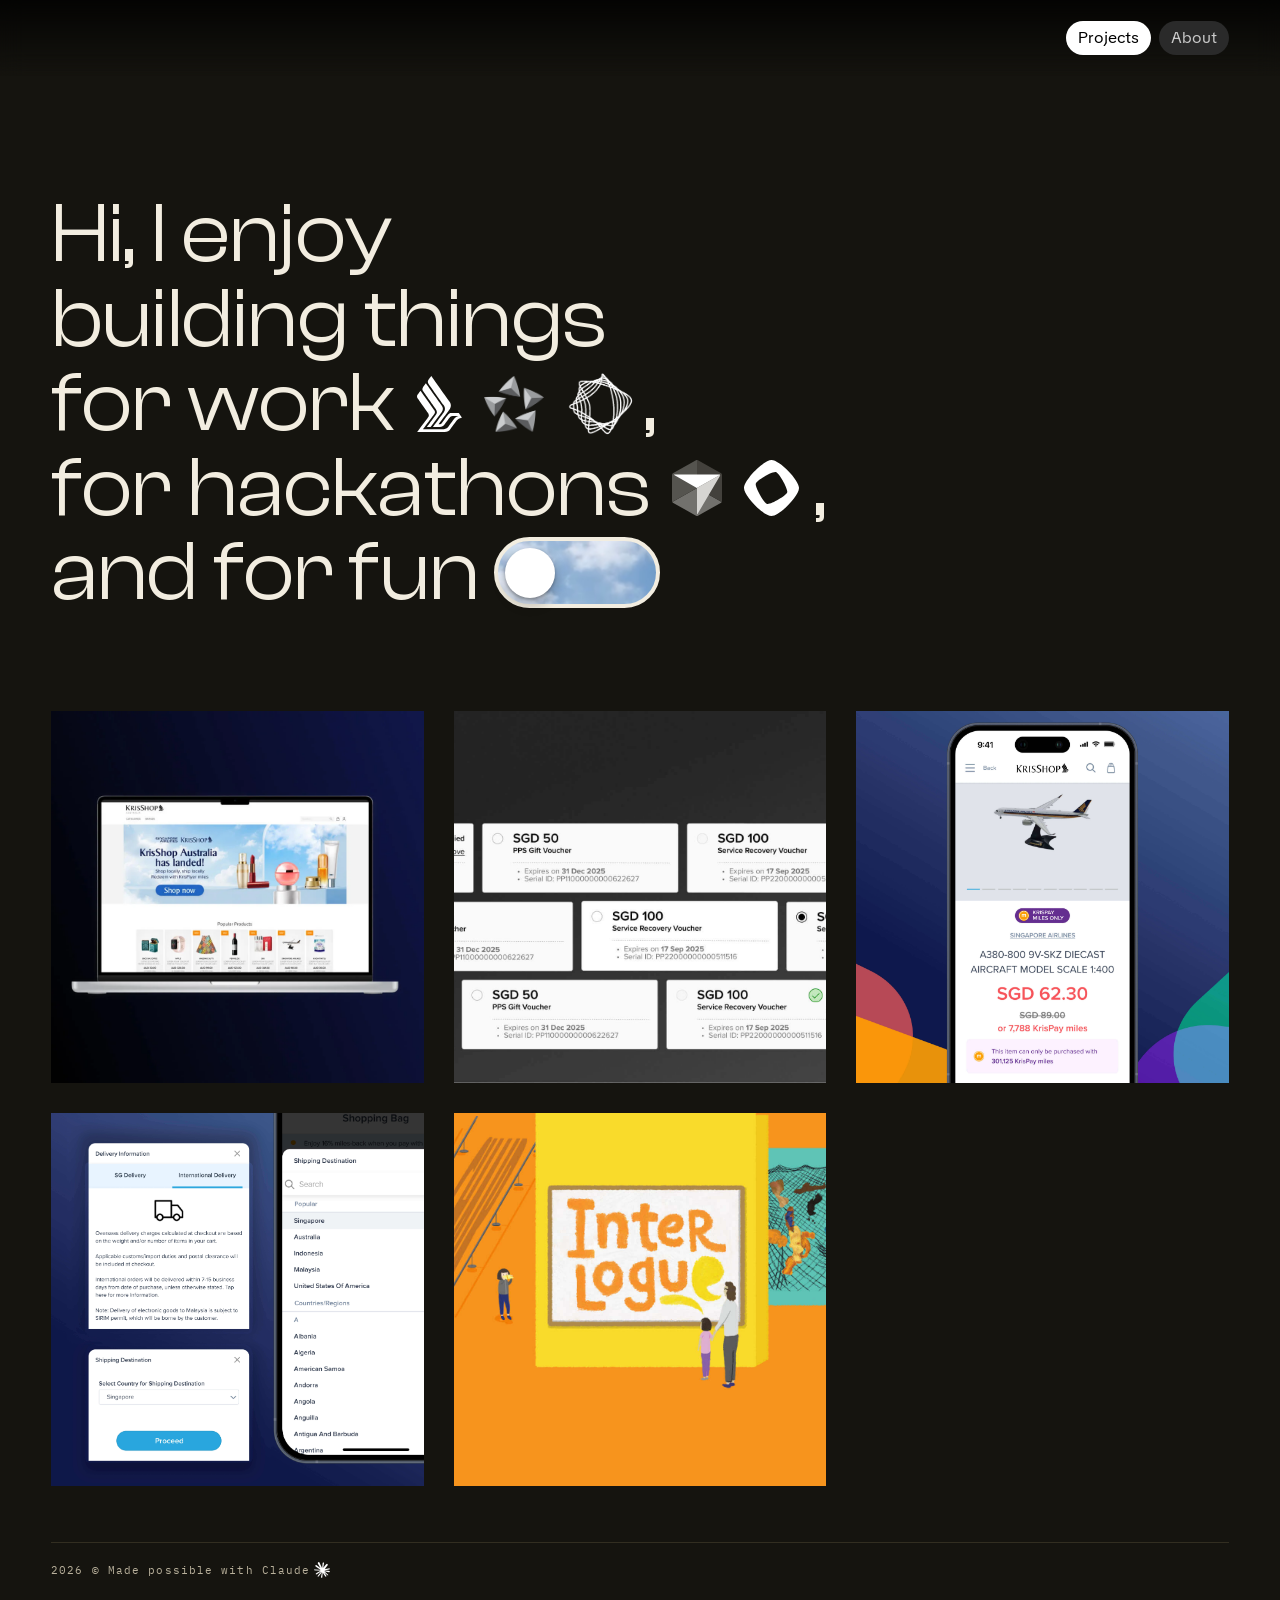
==== index.html @ 435f2c33 "Add the sky switch that turns on light mode. A pill switch after "and for fun" (Figma 14:394) toggle" ====
<!DOCTYPE html>
<html lang="en">
  <head>
    <meta charset="utf-8" />
    <meta name="viewport" content="width=device-width, initial-scale=1" />
    <meta name="author" content="http://www.tayyuqing.com" />
    <meta name="description" content="Tay Yu Qing builds things for work, for hackathons, and for fun." />
    <link rel="canonical" href="http://www.tayyuqing.com" />
    <title>YuQing's Portfolio</title>
    <link rel="preload" href="fonts/ClashDisplay-Regular.woff2" as="font" type="font/woff2" crossorigin />
    <link rel="preconnect" href="https://fonts.googleapis.com" />
    <link rel="preconnect" href="https://fonts.gstatic.com" crossorigin />
    <link rel="stylesheet" href="https://fonts.googleapis.com/css2?family=IBM+Plex+Mono&family=TikTok+Sans&display=swap" />
    <link rel="stylesheet" href="css/home.css" />
  </head>

  <body>
    <header class="nav">
      <nav aria-label="Main">
        <!-- TODO: link to the projects section once it exists -->
        <span class="pill is-active" aria-current="page">Projects</span>
        <a class="pill" href="about.html">About</a>
      </nav>
    </header>

    <main class="container">
      <h1 class="hero">
        <span class="line">Hi, I enjoy</span>
        <span class="line">building things</span>
        <span class="line">for work
          <img class="logo mono" src="img/home/sia.svg" alt="Singapore Airlines" width="52" height="64" />
          <img class="logo" src="img/home/star-alliance.png" alt="Star Alliance" width="67" height="64" />
          <img class="logo logo-govtech mono" src="img/home/govtech.png" alt="GovTech" width="80" height="80" />,</span>
        <span class="line">for hackathons
          <img class="logo" src="img/home/cursor.svg" alt="Cursor" width="56" height="64" />
          <img class="logo mono" src="img/home/monad.svg" alt="Monad" width="71" height="64" />,</span>
        <span class="line">and for fun
          <button class="switch" type="button" role="switch" aria-checked="false" aria-label="Light mode"><span class="switch-knob"></span></button></span>
      </h1>

      <section class="projects" aria-label="Projects">
        <a class="card" href="krisshop-australia.html" style="--hover: rgba(0, 0, 0, 0.77)">
          <img src="img/krisshop-australia/krisshop-australia-thumbnail.webp" alt="" loading="lazy" width="400" height="400" />
          <span class="card-text"><span class="card-title">KrisShop Australia</span><span class="card-cat">eCommerce &amp; Loyalty Programme</span></span>
        </a>
        <a class="card" href="pps-voucher.html" style="--hover: rgba(0, 0, 0, 0.77)">
          <img src="img/voucher-redemption/voucher-cover.png" alt="" loading="lazy" width="400" height="400" />
          <span class="card-text"><span class="card-title">Voucher Redemption</span><span class="card-cat">Web Feature</span></span>
        </a>
        <a class="card" href="miles-redemption.html" style="--hover: rgba(58, 4, 97, 0.868)">
          <img src="img/miles-redemption/miles-redemption-pdp.jpg" alt="" loading="lazy" width="400" height="400" />
          <span class="card-text"><span class="card-title">Miles Redemption</span><span class="card-cat">Mobile Experience</span></span>
        </a>
        <a class="card" href="International-delivery.html">
          <img src="img/international-delivery/international-delivery-thumbnail.jpg" alt="" loading="lazy" width="400" height="400" />
          <span class="card-text"><span class="card-title">International Delivery</span><span class="card-cat">Mobile Experience</span></span>
        </a>
        <a class="card" href="interlogue.html" style="--hover: rgba(247, 141, 2, 0.77)">
          <img src="img/interlogue/interlogue-cover.jpg" alt="" loading="lazy" width="400" height="400" />
          <span class="card-text"><span class="card-title">Interlogue</span><span class="card-cat">Museum Programme</span></span>
        </a>
      </section>
    </main>

    <footer class="container footer">
      2026 © Made possible with Claude
      <img class="mono" src="img/home/claude.png" alt="" width="16" height="16" />
    </footer>
    <script>
      document.querySelector(".switch").addEventListener("click", (e) => {
        const s = e.currentTarget;
        const light = s.getAttribute("aria-checked") !== "true";
        s.setAttribute("aria-checked", light);
        document.documentElement.dataset.theme = light ? "light" : "dark";
      });
    </script>
  </body>
</html>
---- css/home.css ----
@font-face {
  font-family: "Clash Display";
  src: url("../fonts/ClashDisplay-Regular.woff2") format("woff2");
  font-weight: 400;
  font-display: swap;
}

:root {
  color-scheme: dark;
  --bg: #15140f;
  --text: #f2ede0;
  --muted: #b8b09b;
  --rule: #322e21;
  --pill-bg: #2a2a2a;
  --pill-text: #c8c8c8;
  --gutter: clamp(16px, 4vw, 58.8px);
  --display: "Clash Display", system-ui, sans-serif;
  --mono: "IBM Plex Mono", ui-monospace, monospace;
  --ui: "TikTok Sans", system-ui, sans-serif;
}

/* Light mode (Figma 15:469), turned on by the switch after "fun" */
:root[data-theme="light"] {
  color-scheme: light;
  --bg: #f2ede0;
  --text: #1e1e1e;
  --muted: #6e6754; /* not in Figma: its #b8b09b is unreadable on cream */
}

/* White artwork would vanish on cream; Figma's light frame doesn't handle this yet */
:root[data-theme="light"] .mono {
  filter: invert(1);
}

*,
*::before,
*::after {
  box-sizing: border-box;
}

body {
  margin: 0;
  background: var(--bg);
  color: var(--text);
  font-family: var(--ui);
  -webkit-font-smoothing: antialiased;
}

img {
  display: block;
}

.container {
  max-width: 1400px;
  margin-inline: auto;
  padding-inline: var(--gutter);
}

/* Nav */
.nav {
  position: sticky;
  top: 0;
  z-index: 10;
  height: 76px;
  display: flex;
  align-items: center;
  justify-content: flex-end;
  padding: 8px var(--gutter);
  margin-bottom: -76px; /* overlay the hero like the design, instead of pushing it down */
  background: linear-gradient(to bottom, rgba(0, 0, 0, 0.8), rgba(0, 0, 0, 0));
  -webkit-backdrop-filter: blur(12px);
  backdrop-filter: blur(12px);
}

.nav nav {
  display: flex;
  gap: 8px;
}

.pill {
  padding: 8px 12px;
  border-radius: 999px;
  font-size: 16px;
  line-height: 17.92px;
  text-decoration: none;
  background: var(--pill-bg);
  color: var(--pill-text);
  transition: filter 0.15s;
}

.pill.is-active {
  background: #fff;
  color: #000;
}

a.pill:hover {
  filter: brightness(1.35);
}

a:focus-visible {
  outline: 2px solid var(--text);
  outline-offset: 3px;
}

/* Hero */
.hero {
  margin: 0;
  padding: calc(76px + clamp(32px, 9.1vw, 133.6px)) 0 40px; /* 133.6px at the design width */
  font-family: var(--display);
  font-weight: 400;
  font-size: clamp(44px, 6.6vw, 96px); /* 96px at the 1470px design width */
  line-height: 1;
  letter-spacing: -0.01em;
}

.line {
  display: flex;
  flex-wrap: wrap;
  align-items: center;
  gap: 8px;
}

.logo {
  width: auto;
  height: 0.667em; /* 64px at 96px */
  margin-inline: 0.167em; /* 16px at 96px */
}

.logo + .logo {
  margin-left: 0;
}

/* Design shows only the left 80×80 of the wider GovTech image */
.logo-govtech {
  width: 0.833em;
  height: 0.833em;
  object-fit: cover;
  object-position: left center;
}

/* last logo before the comma has no margin (monad.svg already includes its own) */
.logo:last-of-type {
  margin-right: 0;
}

/* Switch after "fun". Sizes are design px at 96px type, so it scales with the headline */
.switch {
  --u: calc(1em / 96);
  position: relative;
  flex: none;
  width: calc(189 * var(--u));
  height: calc(80 * var(--u));
  margin-inline: calc(8 * var(--u)) calc(16 * var(--u)); /* + the line's 8px gap = 16px after "fun" */
  padding: 0;
  border: calc(5 * var(--u)) solid var(--text);
  border-radius: 999px;
  background: #fff url("../img/home/sky.jpg") no-repeat;
  background-size: calc(373 * var(--u)) calc(116 * var(--u));
  background-position: calc(-5 * var(--u)) calc(-4.9 * var(--u));
  font-size: inherit;
  cursor: pointer;
}

.switch-knob {
  position: absolute;
  top: 50%;
  left: calc(8 * var(--u));
  width: calc(57 * var(--u));
  height: calc(57 * var(--u));
  border-radius: 50%;
  background: #fff;
  box-shadow: 0 6px 10px 4px rgba(0, 0, 0, 0.15), 0 2px 3px 0 rgba(0, 0, 0, 0.3);
  transform: translateY(-50%);
  transition: transform 0.25s ease;
}

/* on: knob slides to the right edge (179 inner width - 57 knob - 2×8 inset) */
.switch[aria-checked="true"] .switch-knob {
  transform: translate(calc(106 * var(--u)), -50%);
}

.switch:focus-visible {
  outline: 2px solid var(--text);
  outline-offset: 3px;
}

@media (prefers-reduced-motion: reduce) {
  .switch-knob {
    transition: none;
  }
}

/* Projects (carried over from the 2023 homepage) */
.projects {
  display: grid;
  grid-template-columns: repeat(auto-fill, minmax(min(340px, 100%), 1fr)); /* 3 columns at desktop, like the old site */
  gap: 30px;
  margin: 56px 0;
}

.card {
  position: relative;
  display: block;
  overflow: hidden;
  color: #fff;
  text-decoration: none;
}

.card img {
  width: 100%;
  height: auto;
  aspect-ratio: 1;
  object-fit: cover;
}

.card-text {
  position: absolute;
  inset: 0;
  display: flex;
  flex-direction: column;
  justify-content: flex-end;
  gap: 4px;
  padding: 32px;
  background: var(--hover, rgba(0, 38, 107, 0.8));
  opacity: 0;
  transition: opacity 0.3s;
}

.card:hover .card-text,
.card:focus-visible .card-text {
  opacity: 1;
}

.card-title {
  font-size: 22px;
  font-weight: 600;
}

.card-cat {
  font-size: 14px;
}

/* Footer */
.footer {
  position: relative;
  display: flex;
  align-items: center;
  gap: 4px;
  padding-top: 20px;
  padding-bottom: 90px;
  font-family: var(--mono);
  font-size: 11px;
  letter-spacing: 0.1em;
  color: var(--muted);
}

/* rule spans the content width, not the padded container */
.footer::after {
  content: "";
  position: absolute;
  top: 0;
  left: var(--gutter);
  right: var(--gutter);
  border-top: 1px solid var(--rule);
}
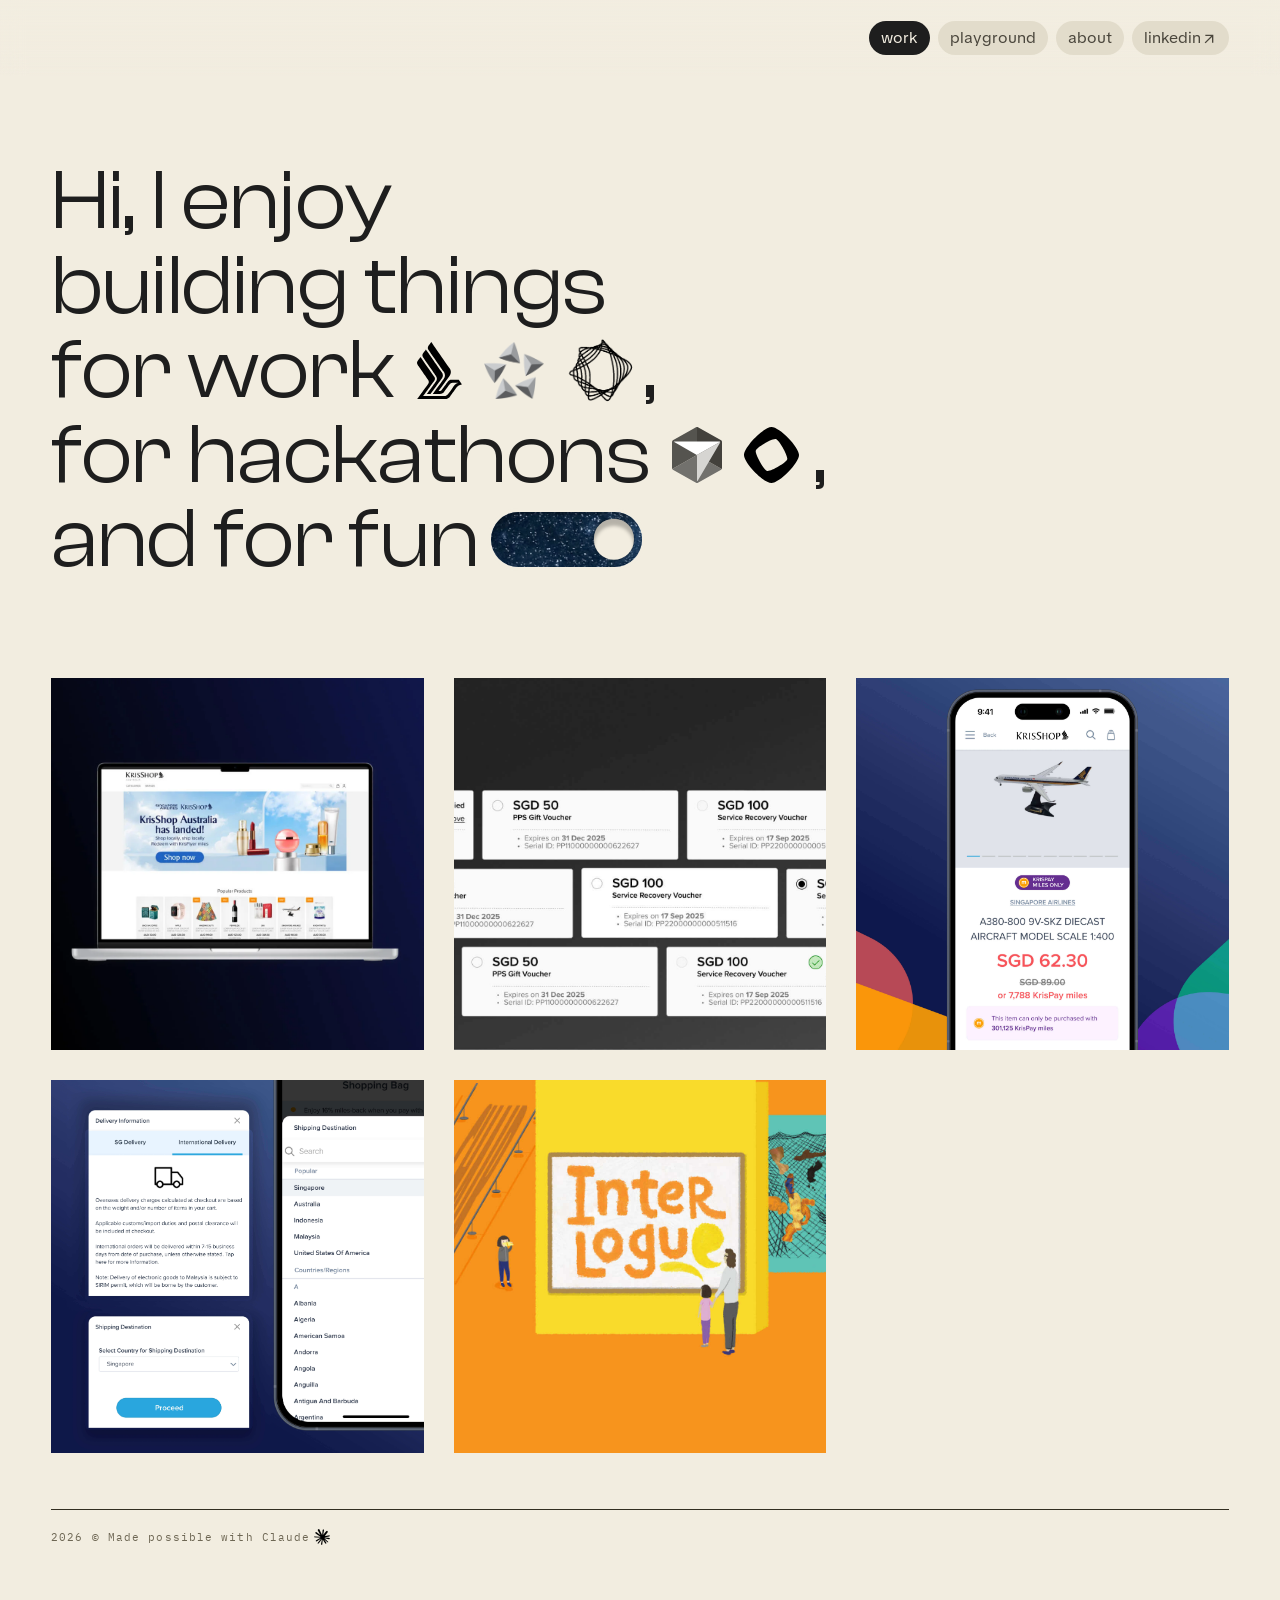
==== commit e02ef3e4: "Update the nav and sky switch from Figma, and follow the system theme. - Nav pills are now work / pl" ====
--- a/index.html
+++ b/index.html
@@ -12,14 +12,21 @@
     <link rel="preconnect" href="https://fonts.gstatic.com" crossorigin />
     <link rel="stylesheet" href="https://fonts.googleapis.com/css2?family=IBM+Plex+Mono&family=TikTok+Sans&display=swap" />
     <link rel="stylesheet" href="css/home.css" />
+    <!-- theme picked earlier this session, else the system's; runs before paint so there is no flash -->
+    <script>
+      try { var savedTheme = sessionStorage.getItem("theme"); } catch (e) {}
+      document.documentElement.dataset.theme = savedTheme || (matchMedia("(prefers-color-scheme: light)").matches ? "light" : "dark");
+    </script>
   </head>
 
   <body>
     <header class="nav">
       <nav aria-label="Main">
-        <!-- TODO: link to the projects section once it exists -->
-        <span class="pill is-active" aria-current="page">Projects</span>
-        <a class="pill" href="about.html">About</a>
+        <span class="pill is-active" aria-current="page">work</span>
+        <!-- TODO: link once the playground page exists -->
+        <span class="pill">playground</span>
+        <a class="pill" href="about.html">about</a>
+        <a class="pill" href="https://www.linkedin.com/in/tayyuqing/" target="_blank" rel="noopener">linkedin<span class="pill-arrow" aria-hidden="true"></span></a>
       </nav>
     </header>
 
@@ -67,11 +74,13 @@
       <img class="mono" src="img/home/claude.png" alt="" width="16" height="16" />
     </footer>
     <script>
-      document.querySelector(".switch").addEventListener("click", (e) => {
-        const s = e.currentTarget;
+      const s = document.querySelector(".switch");
+      s.setAttribute("aria-checked", document.documentElement.dataset.theme === "light");
+      s.addEventListener("click", () => {
         const light = s.getAttribute("aria-checked") !== "true";
         s.setAttribute("aria-checked", light);
         document.documentElement.dataset.theme = light ? "light" : "dark";
+        try { sessionStorage.setItem("theme", document.documentElement.dataset.theme); } catch (e) {}
       });
     </script>
   </body>
--- a/css/home.css
+++ b/css/home.css
@@ -11,8 +11,12 @@
   --text: #f2ede0;
   --muted: #b8b09b;
   --rule: #322e21;
+  --nav-tint: rgba(0, 0, 0, 0.8);
   --pill-bg: #2a2a2a;
   --pill-text: #c8c8c8;
+  --pill-active-bg: #fff;
+  --pill-active-text: #000;
+  --pill-hover: brightness(1.35);
   --gutter: clamp(16px, 4vw, 58.8px);
   --display: "Clash Display", system-ui, sans-serif;
   --mono: "IBM Plex Mono", ui-monospace, monospace;
@@ -25,6 +29,28 @@
   --bg: #f2ede0;
   --text: #1e1e1e;
   --muted: #6e6754; /* not in Figma: its #b8b09b is unreadable on cream */
+  /* nav isn't designed for light mode: cream fade, pills mirror the dark ones */
+  --nav-tint: rgba(242, 237, 224, 0.8);
+  --pill-bg: #e2dccb;
+  --pill-text: #4a463c;
+  --pill-active-bg: #1e1e1e;
+  --pill-active-text: #f2ede0;
+  --pill-hover: brightness(0.94);
+}
+
+/* Registered so the nav's gradient colour can fade (gradients themselves can't transition) */
+@property --nav-tint {
+  syntax: "<color>";
+  inherits: true;
+  initial-value: rgba(0, 0, 0, 0.8);
+}
+
+/* Fade between themes; the headline and cards inherit body's colour, so they fade with it */
+body,
+.footer,
+.switch,
+.mono {
+  transition: background-color 0.4s ease, color 0.4s ease, border-color 0.4s ease, filter 0.4s ease;
 }
 
 /* White artwork would vanish on cream; Figma's light frame doesn't handle this yet */
@@ -67,9 +93,10 @@
   justify-content: flex-end;
   padding: 8px var(--gutter);
   margin-bottom: -76px; /* overlay the hero like the design, instead of pushing it down */
-  background: linear-gradient(to bottom, rgba(0, 0, 0, 0.8), rgba(0, 0, 0, 0));
+  background: linear-gradient(to bottom, var(--nav-tint), transparent);
   -webkit-backdrop-filter: blur(12px);
   backdrop-filter: blur(12px);
+  transition: --nav-tint 0.4s ease;
 }
 
 .nav nav {
@@ -78,6 +105,8 @@
 }
 
 .pill {
+  display: inline-flex;
+  align-items: flex-end;
   padding: 8px 12px;
   border-radius: 999px;
   font-size: 16px;
@@ -85,16 +114,24 @@
   text-decoration: none;
   background: var(--pill-bg);
   color: var(--pill-text);
-  transition: filter 0.15s;
+  transition: filter 0.15s, background-color 0.4s ease, color 0.4s ease;
 }
 
 .pill.is-active {
-  background: #fff;
-  color: #000;
+  background: var(--pill-active-bg);
+  color: var(--pill-active-text);
+}
+
+/* arrow_outward used as a mask so it takes the pill's text colour in both themes */
+.pill-arrow {
+  width: 16px;
+  height: 16px;
+  background: currentColor;
+  mask: url("../img/home/arrow-outward.svg") no-repeat center / contain;
 }
 
 a.pill:hover {
-  filter: brightness(1.35);
+  filter: var(--pill-hover);
 }
 
 a:focus-visible {
@@ -105,7 +142,7 @@
 /* Hero */
 .hero {
   margin: 0;
-  padding: calc(76px + clamp(32px, 9.1vw, 133.6px)) 0 40px; /* 133.6px at the design width */
+  padding: calc(76px + clamp(24px, 6.5vw, 96px)) 0 40px; /* raised from Figma's 133.6px */
   font-family: var(--display);
   font-weight: 400;
   font-size: clamp(44px, 6.6vw, 96px); /* 96px at the 1470px design width */
@@ -148,35 +185,58 @@
   --u: calc(1em / 96);
   position: relative;
   flex: none;
-  width: calc(189 * var(--u));
-  height: calc(80 * var(--u));
-  margin-inline: calc(8 * var(--u)) calc(16 * var(--u)); /* + the line's 8px gap = 16px after "fun" */
+  width: calc(181 * var(--u));
+  height: calc(72 * var(--u));
   padding: 0;
   border: calc(5 * var(--u)) solid var(--text);
   border-radius: 999px;
   background: #fff url("../img/home/sky.jpg") no-repeat;
-  background-size: calc(373 * var(--u)) calc(116 * var(--u));
+  background-size: calc(306 * var(--u)) calc(95.2 * var(--u));
   background-position: calc(-5 * var(--u)) calc(-4.9 * var(--u));
+  /* Figma's 8px inset shadow sits on the sky image, which starts 4.9px above the visible area */
+  box-shadow: inset 0 calc(3 * var(--u)) calc(4 * var(--u)) rgba(0, 0, 0, 0.25);
   font-size: inherit;
   cursor: pointer;
+}
+
+/* Night sky for light mode (Figma 25:871), on its own layer so it can fade over the day sky */
+.switch::before {
+  content: "";
+  position: absolute;
+  inset: 0;
+  border-radius: inherit;
+  background: url("../img/home/night.jpg") no-repeat;
+  background-size: calc(296 * var(--u)) calc(72 * var(--u));
+  background-position: calc(-37 * var(--u)) calc(-5 * var(--u));
+  box-shadow: inherit;
+  opacity: 0;
+  transition: opacity 0.4s ease;
+}
+
+:root[data-theme="light"] .switch {
+  border-color: #f2ede0; /* Figma keeps the cream rim in light mode */
+}
+
+:root[data-theme="light"] .switch::before {
+  opacity: 1;
 }
 
 .switch-knob {
   position: absolute;
   top: 50%;
   left: calc(8 * var(--u));
-  width: calc(57 * var(--u));
-  height: calc(57 * var(--u));
+  width: calc(46 * var(--u));
+  height: calc(46 * var(--u));
   border-radius: 50%;
-  background: #fff;
-  box-shadow: 0 6px 10px 4px rgba(0, 0, 0, 0.15), 0 2px 3px 0 rgba(0, 0, 0, 0.3);
+  background: #f2ede0;
+  box-shadow: 0 0 calc(4 * var(--u)) rgba(0, 0, 0, 0.5), inset 0 calc(8 * var(--u)) calc(4 * var(--u)) rgba(0, 0, 0, 0.25);
   transform: translateY(-50%);
-  transition: transform 0.25s ease;
-}
-
-/* on: knob slides to the right edge (179 inner width - 57 knob - 2×8 inset) */
+  transition: transform 0.4s ease; /* same timing as the theme fade */
+}
+
+/* on: knob slides to the right edge (171 inner width - 46 knob - 2×8 inset) */
 .switch[aria-checked="true"] .switch-knob {
-  transform: translate(calc(106 * var(--u)), -50%);
+  transform: translate(calc(109 * var(--u)), -50%);
 }
 
 .switch:focus-visible {
@@ -238,6 +298,118 @@
 
 .card-cat {
   font-size: 14px;
+}
+
+/* About page */
+.about {
+  margin-bottom: 56px;
+}
+
+.about a {
+  color: inherit;
+  text-decoration-thickness: 1px;
+  text-underline-offset: 0.2em;
+}
+
+.hero-sm {
+  max-width: 16em;
+  padding-bottom: 24px;
+  font-size: clamp(32px, 4.4vw, 64px);
+  line-height: 1.1;
+  text-wrap: balance;
+}
+
+.lead {
+  max-width: 36em;
+  margin: 0 0 56px;
+  font-size: clamp(18px, 1.6vw, 24px);
+  line-height: 1.5;
+  color: var(--muted);
+  transition: color 0.4s ease;
+}
+
+.cv {
+  display: grid;
+  grid-template-columns: minmax(0, 1fr) minmax(0, 3fr);
+  gap: 16px 30px;
+  padding: 24px 0 40px;
+  border-top: 1px solid var(--rule);
+}
+
+.cv-label {
+  margin: 0;
+  font-family: var(--mono);
+  font-size: 11px;
+  font-weight: 400;
+  letter-spacing: 0.1em;
+  text-transform: uppercase;
+  color: var(--muted);
+  transition: color 0.4s ease;
+}
+
+.cv-list {
+  display: grid;
+  gap: 32px;
+  margin: 0;
+  padding: 0;
+  list-style: none;
+}
+
+.cv-org {
+  display: inline-flex;
+  align-items: center;
+  gap: 0.3em;
+  margin-bottom: 4px;
+  font-family: var(--display);
+  font-size: clamp(24px, 2.2vw, 32px);
+  line-height: 1.2;
+}
+
+/* Same proportions as the homepage: GovTech's box is 80px to SIA's 64px */
+.cv-logo {
+  width: auto;
+  height: 0.8em;
+}
+
+.cv-logo.logo-govtech {
+  width: 1em;
+  height: 1em;
+}
+
+.about a.cv-org {
+  text-decoration: none;
+}
+
+.about a.cv-org:hover {
+  text-decoration: underline;
+}
+
+.cv-row {
+  display: flex;
+  flex-wrap: wrap;
+  justify-content: space-between;
+  gap: 4px 24px;
+  margin: 4px 0 0;
+  line-height: 1.5;
+}
+
+.cv-date {
+  font-family: var(--mono);
+  font-size: 13px;
+  letter-spacing: 0.05em;
+  white-space: nowrap;
+  color: var(--muted);
+  transition: color 0.4s ease;
+}
+
+@media (max-width: 700px) {
+  .cv {
+    grid-template-columns: 1fr;
+  }
+
+  .cv-row {
+    flex-direction: column;
+  }
 }
 
 /* Footer */
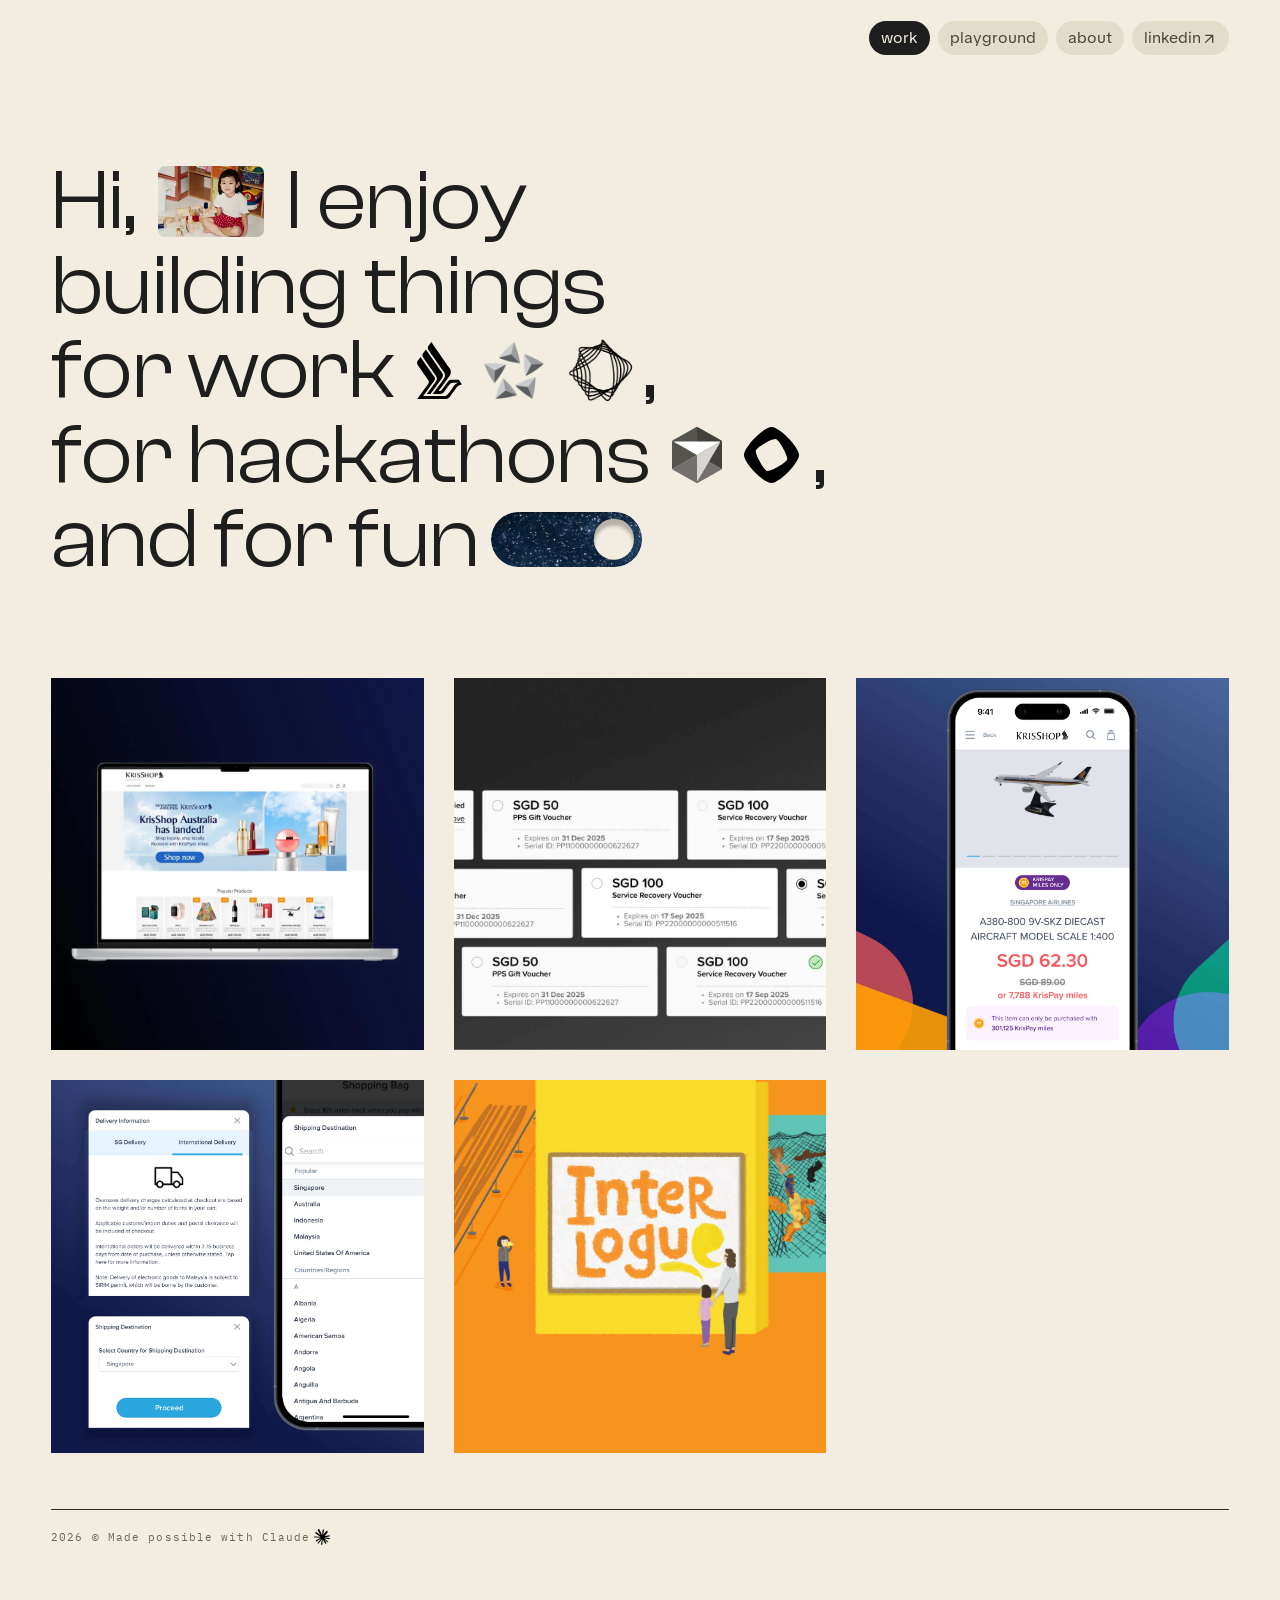
==== commit b8a0ef51: "Animate the homepage hero in, and add the childhood photo after "Hi,". The hero fades in while its t" ====
--- a/index.html
+++ b/index.html
@@ -16,6 +16,9 @@
     <script>
       try { var savedTheme = sessionStorage.getItem("theme"); } catch (e) {}
       document.documentElement.dataset.theme = savedTheme || (matchMedia("(prefers-color-scheme: light)").matches ? "light" : "dark");
+      // .js hides the hero until js/hero-intro.js plays it in; if that script never runs, show the hero anyway
+      document.documentElement.classList.add("js");
+      setTimeout(function () { window.heroIntro || document.documentElement.classList.remove("js"); }, 3000);
     </script>
   </head>
 
@@ -32,7 +35,9 @@
 
     <main class="container">
       <h1 class="hero">
-        <span class="line">Hi, I enjoy</span>
+        <span class="line">Hi,
+          <img class="hero-photo" src="img/home/hi.jpg" alt="" width="400" height="263" />
+          I enjoy</span>
         <span class="line">building things</span>
         <span class="line">for work
           <img class="logo mono" src="img/home/sia.svg" alt="Singapore Airlines" width="52" height="64" />
@@ -83,5 +88,6 @@
         try { sessionStorage.setItem("theme", document.documentElement.dataset.theme); } catch (e) {}
       });
     </script>
+    <script src="js/hero-intro.js"></script>
   </body>
 </html>
--- a/css/home.css
+++ b/css/home.css
@@ -150,11 +150,32 @@
   letter-spacing: -0.01em;
 }
 
+/* Intro start state, played in by js/hero-intro.js: logos and switch stay out until the text has typed */
+.js .hero {
+  opacity: 0;
+  transform: translateY(40px);
+}
+
+.js .hero:not(.grow) .hero-photo,
+.js .hero:not(.grow) .logo,
+.js .hero:not(.grow) .switch {
+  display: none;
+}
+
 .line {
   display: flex;
   flex-wrap: wrap;
   align-items: center;
   gap: 8px;
+}
+
+/* Childhood photo after "Hi,", sized like the studio_works mockup (121×80 at 96px type) */
+.hero-photo {
+  width: 1.26em;
+  height: 0.833em;
+  margin-inline: 0.167em;
+  border-radius: 0.083em;
+  object-fit: cover;
 }
 
 .logo {
@@ -184,6 +205,7 @@
 .switch {
   --u: calc(1em / 96);
   position: relative;
+  overflow: hidden; /* keeps the knob inside while the intro grows the switch from zero width */
   flex: none;
   width: calc(181 * var(--u));
   height: calc(72 * var(--u));
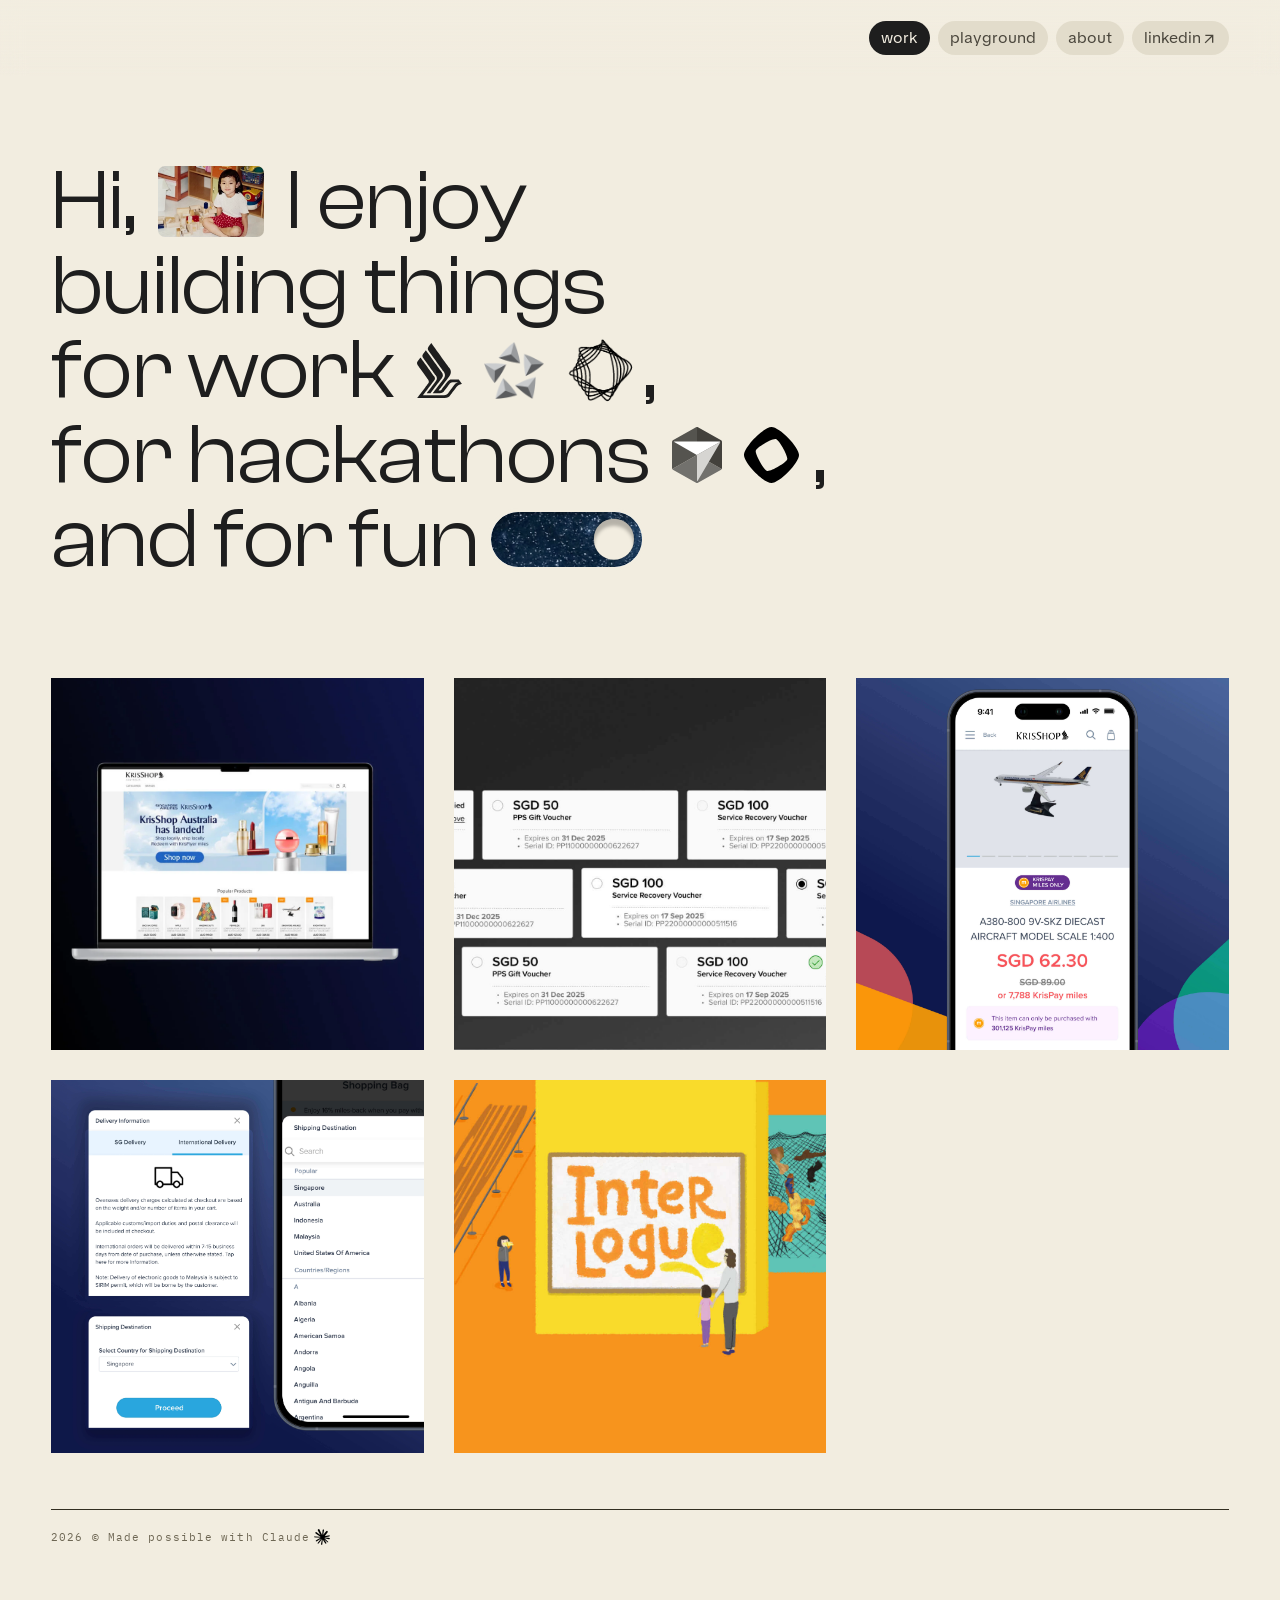
==== commit f70fac1a: "Link the hero photo to About, and add hover animations to it and the SIA logo. The childhood photo n" ====
--- a/index.html
+++ b/index.html
@@ -36,11 +36,11 @@
     <main class="container">
       <h1 class="hero">
         <span class="line">Hi,
-          <img class="hero-photo" src="img/home/hi.jpg" alt="" width="400" height="263" />
+          <a class="hero-photo" href="about.html" aria-label="About me"><img src="img/home/hi.jpg" alt="" width="400" height="263" /></a>
           I enjoy</span>
         <span class="line">building things</span>
         <span class="line">for work
-          <img class="logo mono" src="img/home/sia.svg" alt="Singapore Airlines" width="52" height="64" />
+          <img class="logo logo-sia" src="img/home/sia.svg" alt="Singapore Airlines" width="52" height="64" />
           <img class="logo" src="img/home/star-alliance.png" alt="Star Alliance" width="67" height="64" />
           <img class="logo logo-govtech mono" src="img/home/govtech.png" alt="GovTech" width="80" height="80" />,</span>
         <span class="line">for hackathons
--- a/css/home.css
+++ b/css/home.css
@@ -169,13 +169,40 @@
   gap: 8px;
 }
 
-/* Childhood photo after "Hi,", sized like the studio_works mockup (121×80 at 96px type) */
+/* Childhood photo after "Hi,", linking to About; sized like the studio_works mockup (121×80 at 96px type) */
 .hero-photo {
   width: 1.26em;
   height: 0.833em;
   margin-inline: 0.167em;
   border-radius: 0.083em;
-  object-fit: cover;
+  overflow: hidden;
+  transition: transform 0.4s cubic-bezier(0.34, 1.56, 0.64, 1); /* slight overshoot, so it springs */
+}
+
+.hero-photo img {
+  display: block;
+  width: 100%;
+  height: 100%;
+  object-fit: cover; /* crops rather than squashes while the intro grows the link's width */
+  transition: transform 0.6s cubic-bezier(0.22, 1, 0.36, 1);
+}
+
+/* Hover: the photo tilts up like a picked-up print while the picture zooms in a touch */
+.hero-photo:hover,
+.hero-photo:focus-visible {
+  transform: rotate(-4deg) scale(1.08);
+}
+
+.hero-photo:hover img,
+.hero-photo:focus-visible img {
+  transform: scale(1.12);
+}
+
+@media (prefers-reduced-motion: reduce) {
+  .hero-photo,
+  .hero-photo img {
+    transition: none;
+  }
 }
 
 .logo {
@@ -194,6 +221,31 @@
   height: 0.833em;
   object-fit: cover;
   object-position: left center;
+}
+
+/* SIA logo painted as a mask over a fill colour, since an <img> can't recolour its SVG.
+   The fill follows the theme (replacing .mono's invert) and turns SIA gold on hover */
+.logo-sia {
+  background-color: var(--text);
+  mask: url("../img/home/sia.svg") no-repeat center / contain;
+  object-position: -9999px 0; /* moves the img's own white pixels out of view; the mask draws the logo */
+  transition: background-color 0.3s ease, transform 0.45s cubic-bezier(0.34, 1.56, 0.64, 1);
+}
+
+/* lifts and tilts up a little, like the bird taking off */
+.logo-sia:hover {
+  background-color: #b08340;
+  transform: translateY(-0.06em) rotate(-8deg);
+}
+
+@media (prefers-reduced-motion: reduce) {
+  .logo-sia {
+    transition: background-color 0.3s ease;
+  }
+
+  .logo-sia:hover {
+    transform: none;
+  }
 }
 
 /* last logo before the comma has no margin (monad.svg already includes its own) */
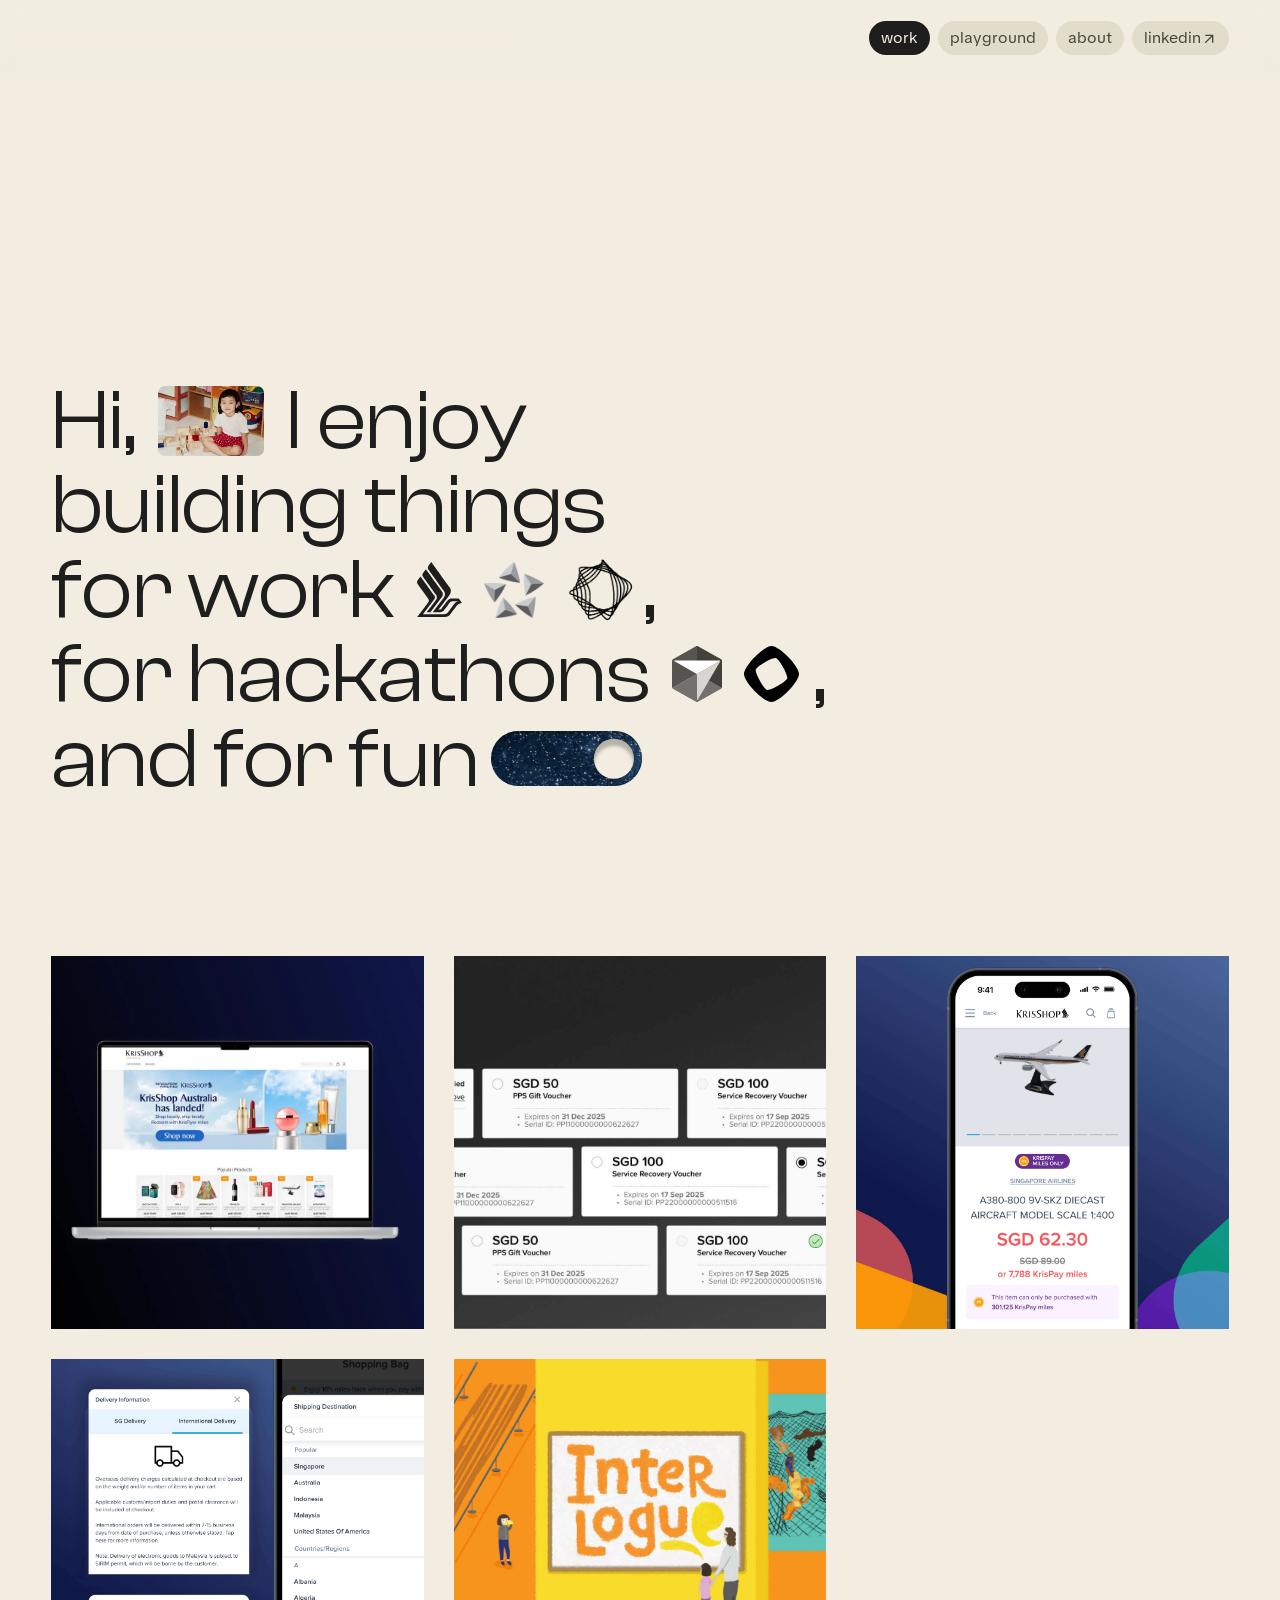
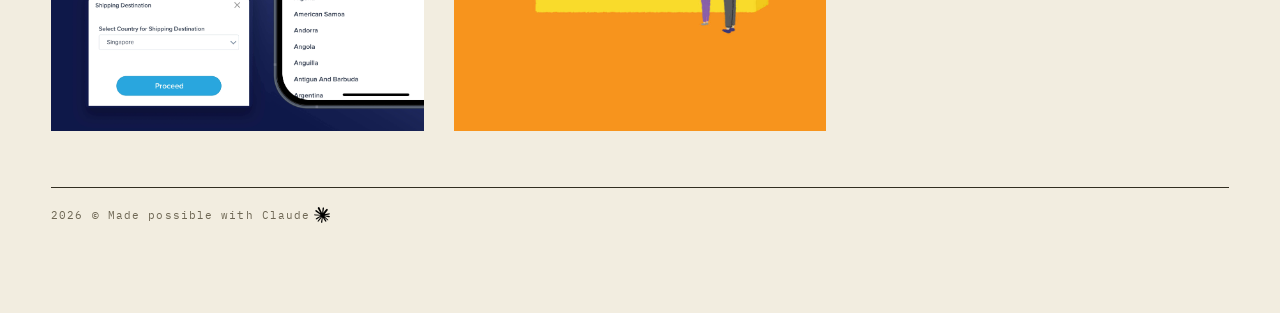
==== commit 7bb0cae7: "Add an "i love window seats" tooltip to the theme switch. Hovering the sky switch shows a pill-style" ====
--- a/index.html
+++ b/index.html
@@ -87,6 +87,12 @@
         document.documentElement.dataset.theme = light ? "light" : "dark";
         try { sessionStorage.setItem("theme", document.documentElement.dataset.theme); } catch (e) {}
       });
+      // the tooltip (.switch::after) sits below-right of these, measured from inside the switch's border
+      s.addEventListener("pointermove", (e) => {
+        const r = s.getBoundingClientRect();
+        s.style.setProperty("--tip-x", e.clientX - r.left - s.clientLeft + "px");
+        s.style.setProperty("--tip-y", e.clientY - r.top - s.clientTop + "px");
+      });
     </script>
     <script src="js/hero-intro.js"></script>
   </body>
--- a/css/home.css
+++ b/css/home.css
@@ -141,8 +141,14 @@
 
 /* Hero */
 .hero {
+  /* fills the first screen with the text sitting low, so the projects start below the fold */
+  display: flex;
+  flex-direction: column;
+  justify-content: flex-end;
+  box-sizing: border-box;
+  min-height: 100svh;
   margin: 0;
-  padding: calc(76px + clamp(24px, 6.5vw, 96px)) 0 40px; /* raised from Figma's 133.6px */
+  padding: calc(76px + clamp(24px, 6.5vw, 96px)) 0 clamp(40px, 11svh, 128px); /* top keeps short screens clear of the nav */
   font-family: var(--display);
   font-weight: 400;
   font-size: clamp(44px, 6.6vw, 96px); /* 96px at the 1470px design width */
@@ -257,7 +263,6 @@
 .switch {
   --u: calc(1em / 96);
   position: relative;
-  overflow: hidden; /* keeps the knob inside while the intro grows the switch from zero width */
   flex: none;
   width: calc(181 * var(--u));
   height: calc(72 * var(--u));
@@ -318,9 +323,45 @@
   outline-offset: 3px;
 }
 
+/* keeps the knob inside while the intro grows the switch from zero width; only during the intro so the tooltip isn't clipped */
+.js .switch {
+  overflow: hidden;
+}
+
+/* Tooltip on hover/keyboard focus, styled like the nav pills. Visual only: the button's aria-label stays its name.
+   It follows the cursor, below-right of it (--tip-x/y set by the switch script); keyboard focus puts it below-right of the centre */
+.switch::after {
+  content: "i love window seats";
+  position: absolute;
+  top: calc(var(--tip-y, 50%) + 20px); /* clears the cursor's arrow */
+  left: calc(var(--tip-x, 50%) + 12px);
+  padding: 6px 12px;
+  border-radius: 999px;
+  background: var(--pill-bg);
+  color: var(--pill-text);
+  font: 14px/1.2 var(--ui);
+  letter-spacing: normal;
+  white-space: nowrap;
+  pointer-events: none;
+  opacity: 0;
+  transform: translateY(4px);
+  transition: opacity 0.2s ease, transform 0.2s ease; /* top/left aren't transitioned, so it tracks the cursor without lag */
+}
+
+.switch:hover::after,
+.switch:focus-visible::after {
+  opacity: 1;
+  transform: none;
+}
+
 @media (prefers-reduced-motion: reduce) {
   .switch-knob {
     transition: none;
+  }
+
+  .switch::after {
+    transform: none;
+    transition: opacity 0.2s ease;
   }
 }
 
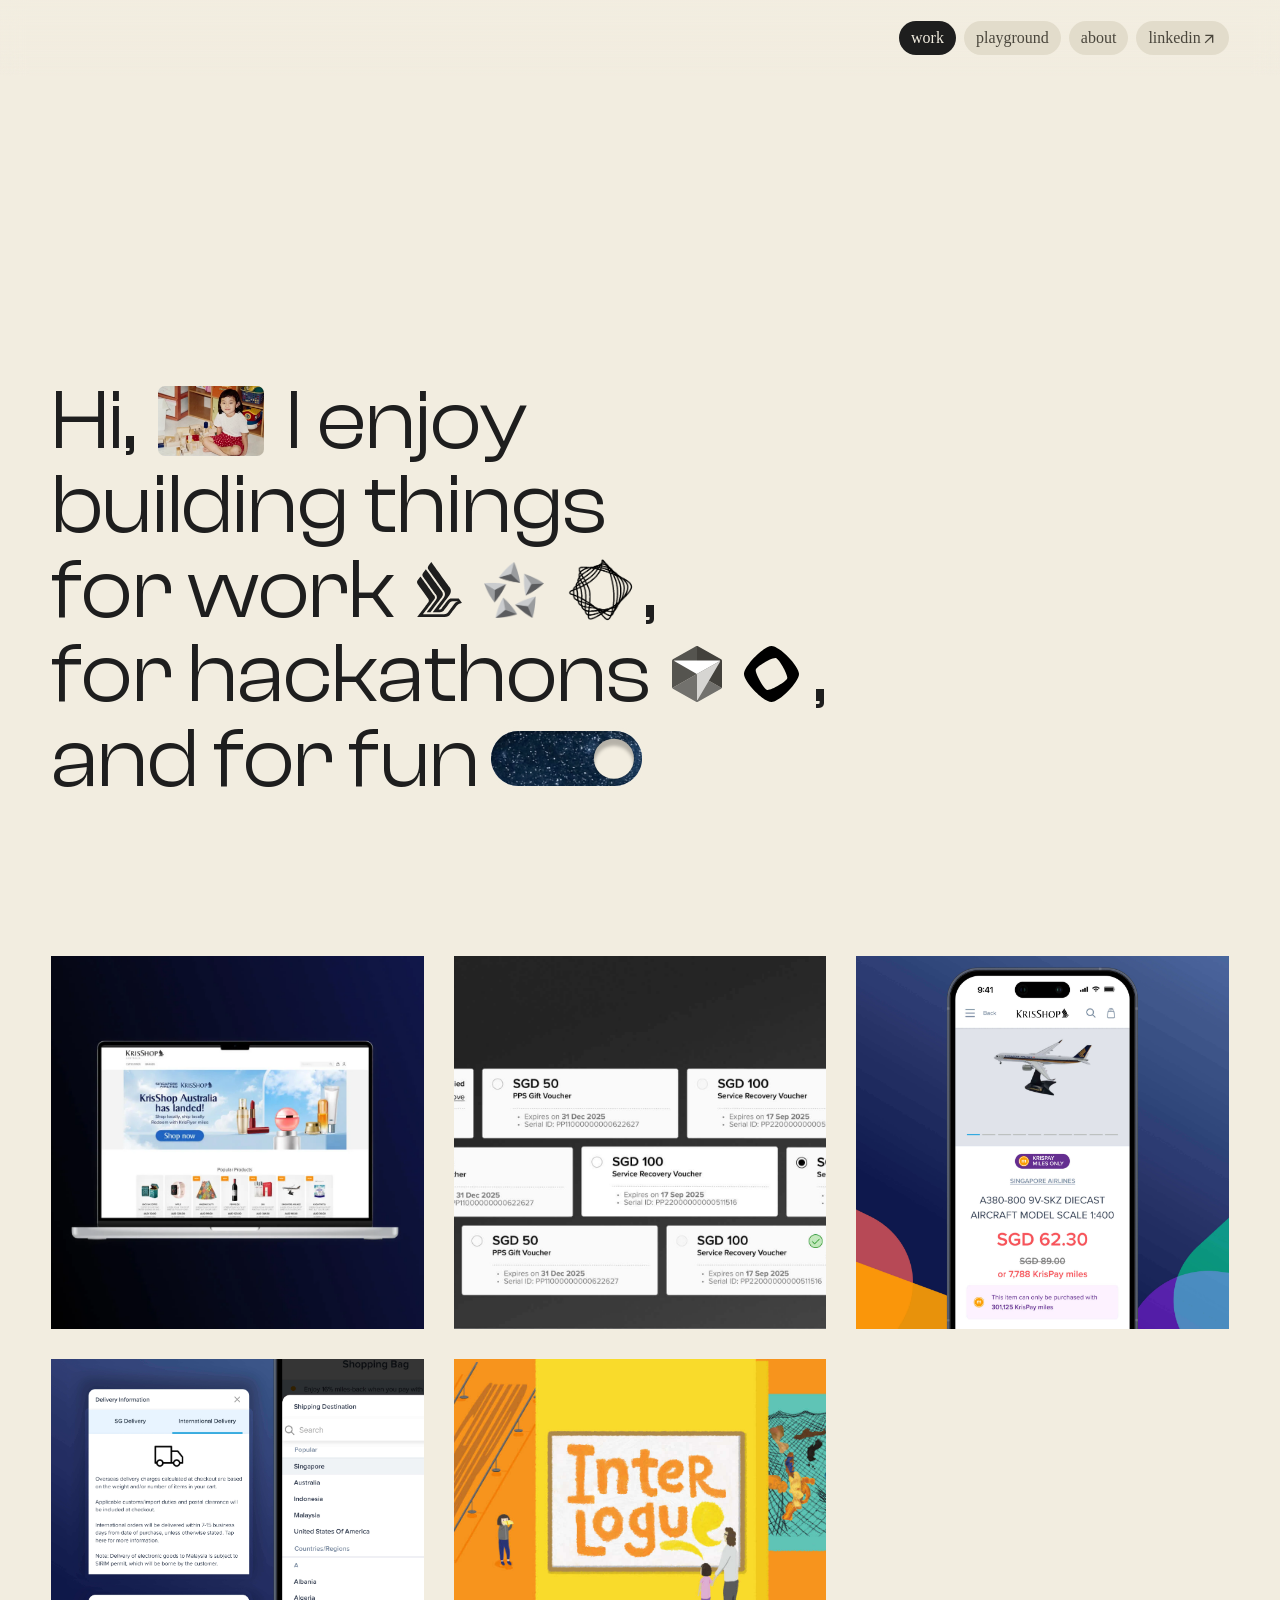
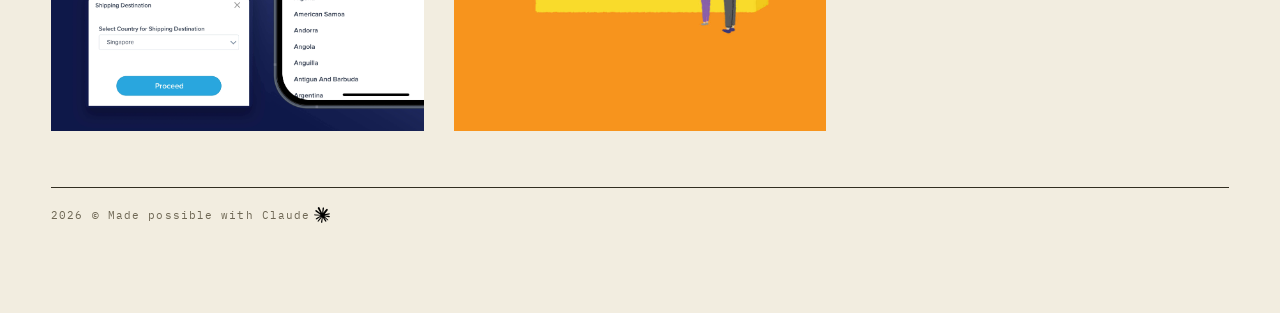
==== commit da2ca04a: "Switch the UI font from TikTok Sans to Erode, and stop the About heading filling the screen. Erode (" ====
--- a/index.html
+++ b/index.html
@@ -10,7 +10,8 @@
     <link rel="preload" href="fonts/ClashDisplay-Regular.woff2" as="font" type="font/woff2" crossorigin />
     <link rel="preconnect" href="https://fonts.googleapis.com" />
     <link rel="preconnect" href="https://fonts.gstatic.com" crossorigin />
-    <link rel="stylesheet" href="https://fonts.googleapis.com/css2?family=IBM+Plex+Mono&family=TikTok+Sans&display=swap" />
+    <link rel="stylesheet" href="https://fonts.googleapis.com/css2?family=IBM+Plex+Mono&display=swap" />
+    <link rel="stylesheet" href="https://api.fontshare.com/v2/css?f[]=erode@400,600&display=swap" />
     <link rel="stylesheet" href="css/home.css" />
     <!-- theme picked earlier this session, else the system's; runs before paint so there is no flash -->
     <script>
--- a/css/home.css
+++ b/css/home.css
@@ -20,7 +20,7 @@
   --gutter: clamp(16px, 4vw, 58.8px);
   --display: "Clash Display", system-ui, sans-serif;
   --mono: "IBM Plex Mono", ui-monospace, monospace;
-  --ui: "TikTok Sans", system-ui, sans-serif;
+  --ui: "Erode", Georgia, serif; /* Fontshare, loaded in each page's <head> */
 }
 
 /* Light mode (Figma 15:469), turned on by the switch after "fun" */
@@ -427,6 +427,8 @@
 }
 
 .hero-sm {
+  display: block; /* the About heading doesn't fill the screen like the homepage hero */
+  min-height: 0;
   max-width: 16em;
   padding-bottom: 24px;
   font-size: clamp(32px, 4.4vw, 64px);
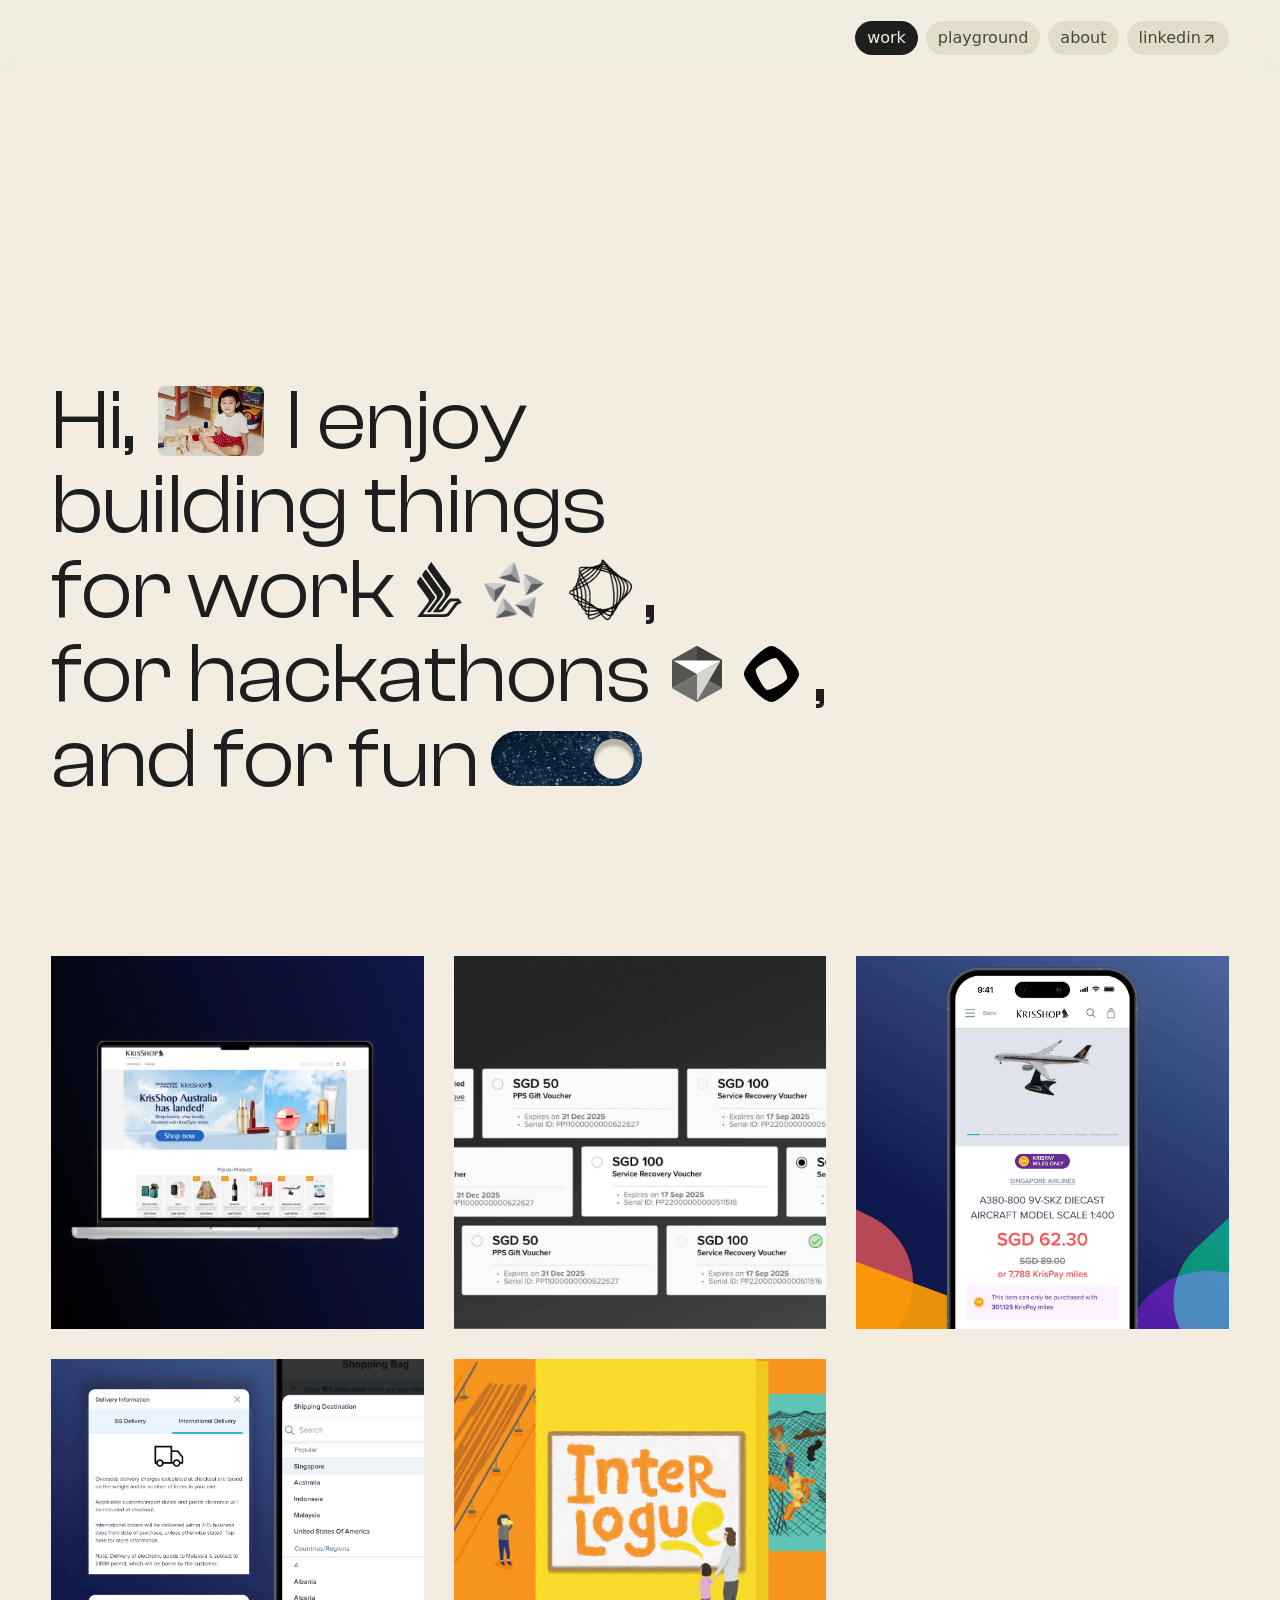
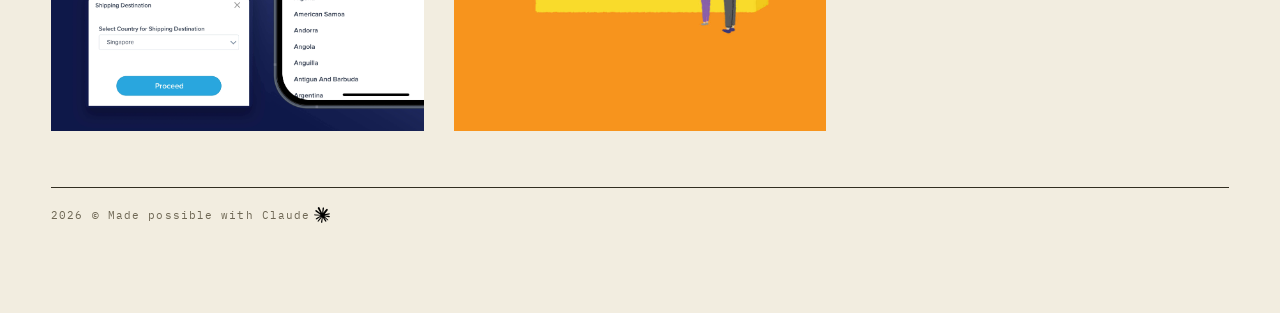
==== commit 3410a769: "Redesign the About page intro, share the intro and tooltip with the homepage, and switch to Clash Gr" ====
--- a/index.html
+++ b/index.html
@@ -11,7 +11,7 @@
     <link rel="preconnect" href="https://fonts.googleapis.com" />
     <link rel="preconnect" href="https://fonts.gstatic.com" crossorigin />
     <link rel="stylesheet" href="https://fonts.googleapis.com/css2?family=IBM+Plex+Mono&display=swap" />
-    <link rel="stylesheet" href="https://api.fontshare.com/v2/css?f[]=erode@400,600&display=swap" />
+    <link rel="stylesheet" href="https://api.fontshare.com/v2/css?f[]=clash-grotesk@400,600&display=swap" />
     <link rel="stylesheet" href="css/home.css" />
     <!-- theme picked earlier this session, else the system's; runs before paint so there is no flash -->
     <script>
@@ -35,7 +35,7 @@
     </header>
 
     <main class="container">
-      <h1 class="hero">
+      <h1 class="hero" data-intro>
         <span class="line">Hi,
           <a class="hero-photo" href="about.html" aria-label="About me"><img src="img/home/hi.jpg" alt="" width="400" height="263" /></a>
           I enjoy</span>
@@ -48,7 +48,7 @@
           <img class="logo" src="img/home/cursor.svg" alt="Cursor" width="56" height="64" />
           <img class="logo mono" src="img/home/monad.svg" alt="Monad" width="71" height="64" />,</span>
         <span class="line">and for fun
-          <button class="switch" type="button" role="switch" aria-checked="false" aria-label="Light mode"><span class="switch-knob"></span></button></span>
+          <button class="switch" type="button" role="switch" aria-checked="false" aria-label="Light mode" data-tip="i love window seats"><span class="switch-knob"></span></button></span>
       </h1>
 
       <section class="projects" aria-label="Projects">
@@ -88,13 +88,8 @@
         document.documentElement.dataset.theme = light ? "light" : "dark";
         try { sessionStorage.setItem("theme", document.documentElement.dataset.theme); } catch (e) {}
       });
-      // the tooltip (.switch::after) sits below-right of these, measured from inside the switch's border
-      s.addEventListener("pointermove", (e) => {
-        const r = s.getBoundingClientRect();
-        s.style.setProperty("--tip-x", e.clientX - r.left - s.clientLeft + "px");
-        s.style.setProperty("--tip-y", e.clientY - r.top - s.clientTop + "px");
-      });
     </script>
+    <script src="js/tip.js"></script>
     <script src="js/hero-intro.js"></script>
   </body>
 </html>
--- a/css/home.css
+++ b/css/home.css
@@ -20,7 +20,7 @@
   --gutter: clamp(16px, 4vw, 58.8px);
   --display: "Clash Display", system-ui, sans-serif;
   --mono: "IBM Plex Mono", ui-monospace, monospace;
-  --ui: "Erode", Georgia, serif; /* Fontshare, loaded in each page's <head> */
+  --ui: "Clash Grotesk", system-ui, sans-serif; /* Fontshare, loaded in each page's <head> */
 }
 
 /* Light mode (Figma 15:469), turned on by the switch after "fun" */
@@ -65,6 +65,7 @@
 }
 
 body {
+  overflow-x: clip; /* a hidden [data-tip] tooltip still takes up room; this stops it making the page scroll sideways */
   margin: 0;
   background: var(--bg);
   color: var(--text);
@@ -156,15 +157,14 @@
   letter-spacing: -0.01em;
 }
 
-/* Intro start state, played in by js/hero-intro.js: logos and switch stay out until the text has typed */
-.js .hero {
+/* Intro start state for the [data-intro] block (homepage hero, About intro), played in by js/hero-intro.js:
+   the pictures stay out until the text has typed */
+.js [data-intro] {
   opacity: 0;
   transform: translateY(40px);
 }
 
-.js .hero:not(.grow) .hero-photo,
-.js .hero:not(.grow) .logo,
-.js .hero:not(.grow) .switch {
+.js [data-intro]:not(.grow) :is(.hero-photo, .logo, .switch, .about-photo) {
   display: none;
 }
 
@@ -328,11 +328,14 @@
   overflow: hidden;
 }
 
-/* Tooltip on hover/keyboard focus, styled like the nav pills. Visual only: the button's aria-label stays its name.
-   It follows the cursor, below-right of it (--tip-x/y set by the switch script); keyboard focus puts it below-right of the centre */
-.switch::after {
-  content: "i love window seats";
+/* Tooltip for any [data-tip] element (the switch, the About photo), styled like the nav pills. Visual only:
+   it isn't announced, so the element's own label or alt says the same.
+   It follows the cursor, below-right of it (--tip-x/y set by js/tip.js); keyboard focus puts it below-right of the centre.
+   The element needs position: relative */
+[data-tip]::after {
+  content: attr(data-tip);
   position: absolute;
+  z-index: 1;
   top: calc(var(--tip-y, 50%) + 20px); /* clears the cursor's arrow */
   left: calc(var(--tip-x, 50%) + 12px);
   padding: 6px 12px;
@@ -348,8 +351,8 @@
   transition: opacity 0.2s ease, transform 0.2s ease; /* top/left aren't transitioned, so it tracks the cursor without lag */
 }
 
-.switch:hover::after,
-.switch:focus-visible::after {
+[data-tip]:hover::after,
+[data-tip]:focus-visible::after {
   opacity: 1;
   transform: none;
 }
@@ -359,7 +362,7 @@
     transition: none;
   }
 
-  .switch::after {
+  [data-tip]::after {
     transform: none;
     transition: opacity 0.2s ease;
   }
@@ -426,23 +429,56 @@
   text-underline-offset: 0.2em;
 }
 
+/* About intro (Figma 37:1663): photo, heading and paragraphs centred in a tall first block.
+   Placed like the homepage hero: fills the first screen with the text sitting low, same padding */
+.about-intro {
+  display: flex;
+  flex-direction: column;
+  justify-content: flex-end;
+  align-items: flex-start;
+  box-sizing: border-box;
+  min-height: 100svh;
+  margin-bottom: 56px;
+  padding: calc(76px + clamp(24px, 6.5vw, 96px)) 0 clamp(40px, 11svh, 128px);
+}
+
+/* a wrapper, since an <img> can't hold the [data-tip] tooltip */
+.about-photo {
+  position: relative;
+  width: 219px;
+  height: 160px;
+  margin: 24px 0;
+  border-radius: 8px;
+}
+
+.about-photo img {
+  width: 100%;
+  height: 100%;
+  border-radius: inherit;
+  object-fit: cover;
+}
+
 .hero-sm {
   display: block; /* the About heading doesn't fill the screen like the homepage hero */
   min-height: 0;
   max-width: 16em;
-  padding-bottom: 24px;
+  padding: 0; /* .about-intro does the spacing */
   font-size: clamp(32px, 4.4vw, 64px);
   line-height: 1.1;
   text-wrap: balance;
 }
 
 .lead {
-  max-width: 36em;
-  margin: 0 0 56px;
-  font-size: clamp(18px, 1.6vw, 24px);
-  line-height: 1.5;
+  max-width: 29.33em; /* 704px at 24px */
+  margin: 0;
+  font-size: clamp(18px, 1.633vw, 24px); /* 24px at the 1470px design width */
+  line-height: 1.333; /* 32px at 24px */
   color: var(--muted);
   transition: color 0.4s ease;
+}
+
+.lead + .lead {
+  margin-top: 1.333em; /* Figma's blank line between paragraphs */
 }
 
 .cv {
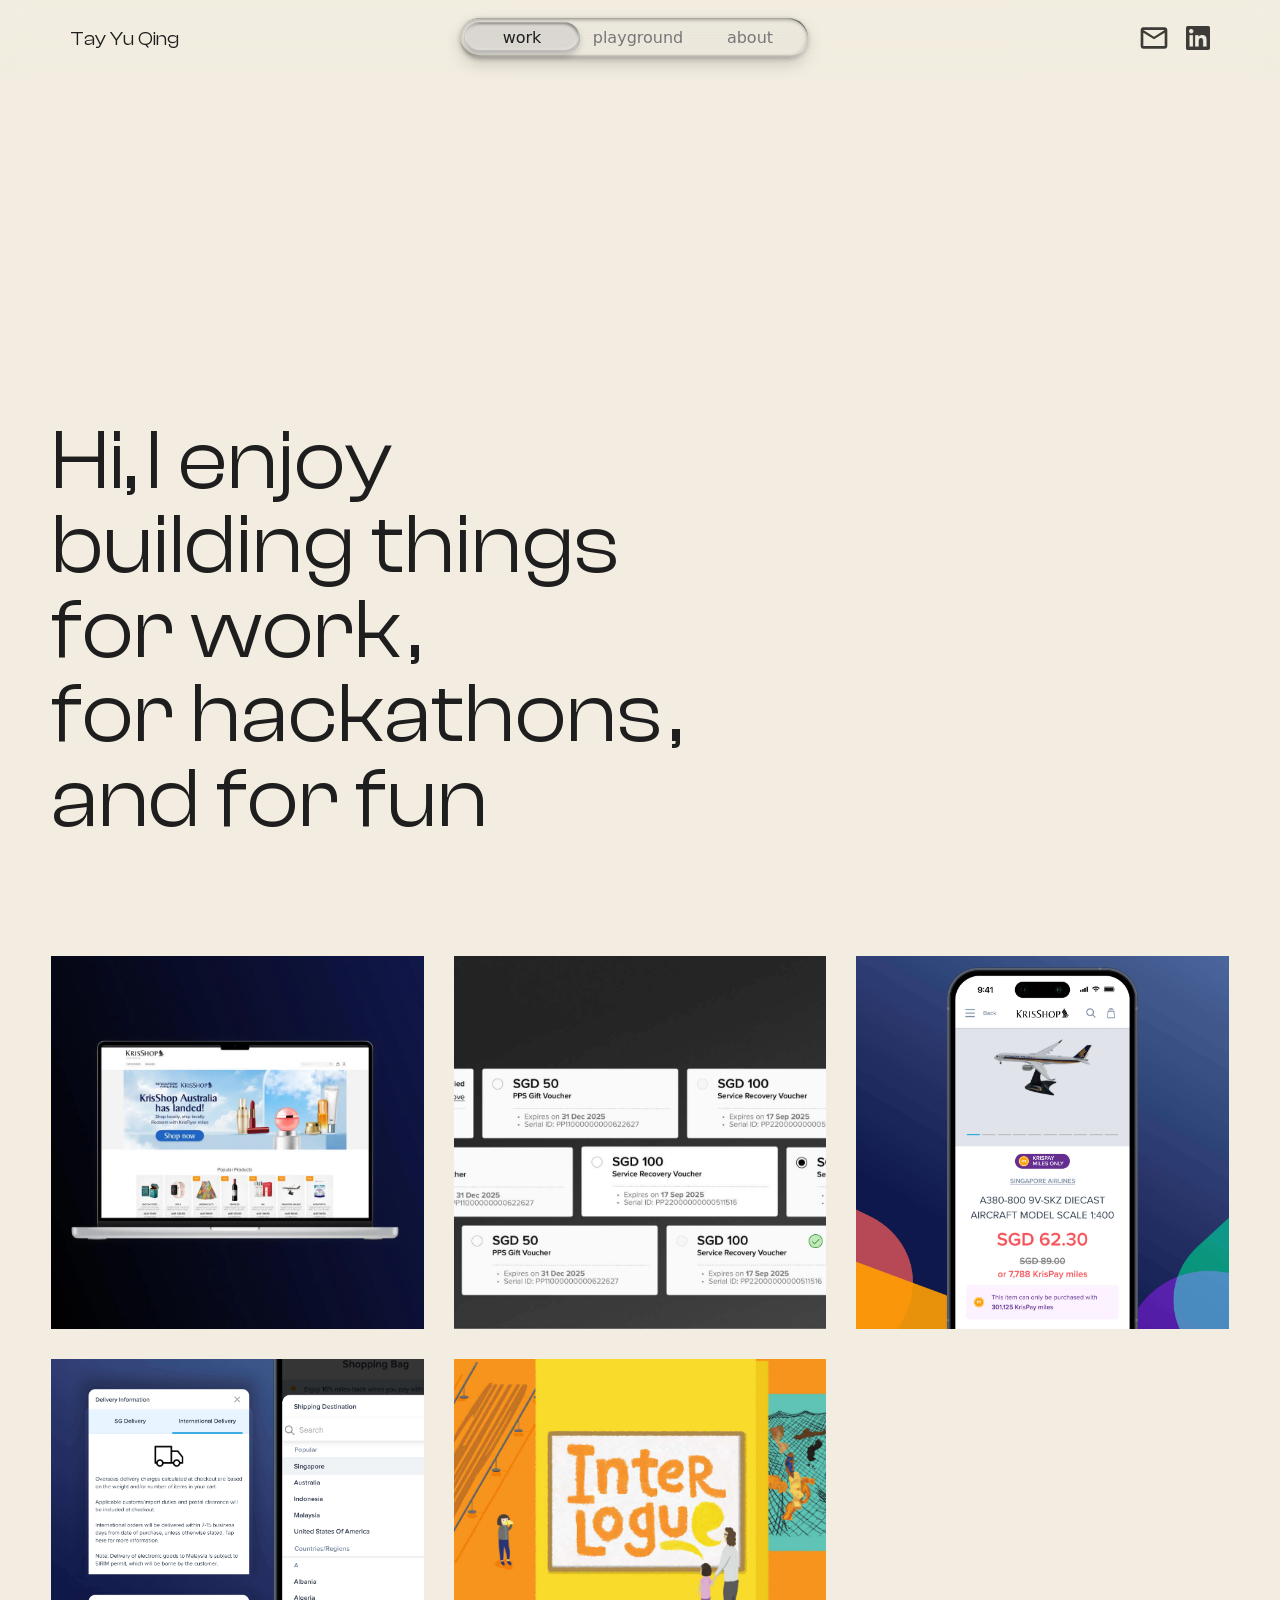
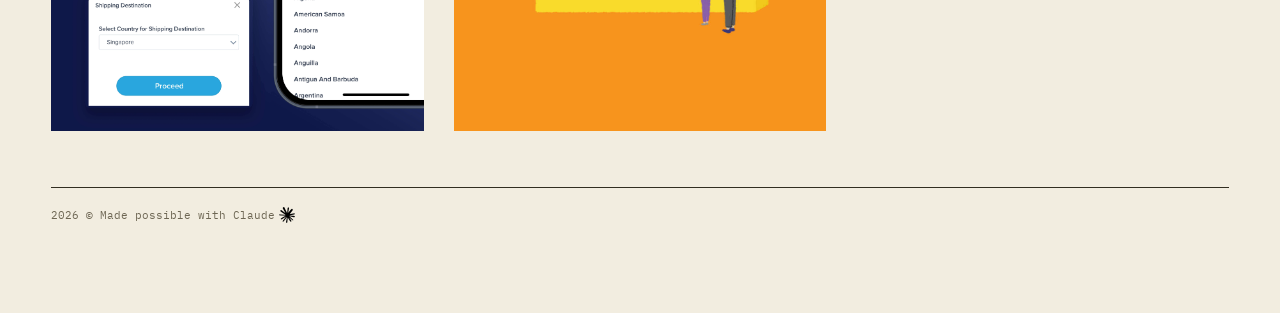
==== commit 15229408: "Redesign the header from Figma, and drop letter spacing to 0 on all text. The header (Figma 33:1472)" ====
--- a/index.html
+++ b/index.html
@@ -11,7 +11,7 @@
     <link rel="preconnect" href="https://fonts.googleapis.com" />
     <link rel="preconnect" href="https://fonts.gstatic.com" crossorigin />
     <link rel="stylesheet" href="https://fonts.googleapis.com/css2?family=IBM+Plex+Mono&display=swap" />
-    <link rel="stylesheet" href="https://api.fontshare.com/v2/css?f[]=clash-grotesk@400,600&display=swap" />
+    <link rel="stylesheet" href="https://api.fontshare.com/v2/css?f[]=clash-grotesk@400,600&f[]=clash-display@500&display=swap" />
     <link rel="stylesheet" href="css/home.css" />
     <!-- theme picked earlier this session, else the system's; runs before paint so there is no flash -->
     <script>
@@ -25,13 +25,18 @@
 
   <body>
     <header class="nav">
-      <nav aria-label="Main">
-        <span class="pill is-active" aria-current="page">work</span>
+      <a class="nav-name" href="index.html">Tay Yu Qing</a>
+      <nav class="nav-tabs" aria-label="Main">
+        <span class="nav-tab is-active" aria-current="page">work</span>
         <!-- TODO: link once the playground page exists -->
-        <span class="pill">playground</span>
-        <a class="pill" href="about.html">about</a>
-        <a class="pill" href="https://www.linkedin.com/in/tayyuqing/" target="_blank" rel="noopener">linkedin<span class="pill-arrow" aria-hidden="true"></span></a>
+        <span class="nav-tab">playground</span>
+        <a class="nav-tab" href="about.html">about</a>
       </nav>
+      <div class="nav-icons">
+        <button class="nav-email" type="button" data-email="tayyuqing.work@gmail.com" data-tip="copy email" aria-label="Copy email address"><img class="mono" src="img/home/email.svg" alt="" width="32" height="32" /></button>
+        <span class="nav-email-status sr-only" role="status"></span>
+        <a href="https://www.linkedin.com/in/tayyuqing/" target="_blank" rel="noopener" aria-label="LinkedIn"><img class="mono" src="img/home/linkedin.png" alt="" width="24" height="24" /></a>
+      </div>
     </header>
 
     <main class="container">
@@ -90,6 +95,7 @@
       });
     </script>
     <script src="js/tip.js"></script>
+    <script src="js/copy-email.js"></script>
     <script src="js/hero-intro.js"></script>
   </body>
 </html>
--- a/css/home.css
+++ b/css/home.css
@@ -17,6 +17,7 @@
   --pill-active-bg: #fff;
   --pill-active-text: #000;
   --pill-hover: brightness(1.35);
+  --tab-active-text: #fff;
   --gutter: clamp(16px, 4vw, 58.8px);
   --display: "Clash Display", system-ui, sans-serif;
   --mono: "IBM Plex Mono", ui-monospace, monospace;
@@ -36,6 +37,7 @@
   --pill-active-bg: #1e1e1e;
   --pill-active-text: #f2ede0;
   --pill-hover: brightness(0.94);
+  --tab-active-text: #1e1e1e; /* not in Figma: white on the grey glass is unreadable on cream */
 }
 
 /* Registered so the nav's gradient colour can fade (gradients themselves can't transition) */
@@ -64,8 +66,13 @@
   box-sizing: border-box;
 }
 
+/* a hidden [data-tip] tooltip still takes up room; this stops it widening the page. On html, not body,
+   so phones don't zoom the page out to fit it */
+html {
+  overflow-x: clip;
+}
+
 body {
-  overflow-x: clip; /* a hidden [data-tip] tooltip still takes up room; this stops it making the page scroll sideways */
   margin: 0;
   background: var(--bg);
   color: var(--text);
@@ -84,55 +91,163 @@
 }
 
 /* Nav */
+/* Name left, glass tabs centred, email and LinkedIn right (Figma 33:1472) */
 .nav {
   position: sticky;
   top: 0;
   z-index: 10;
   height: 76px;
-  display: flex;
+  box-sizing: border-box;
+  display: grid;
+  grid-template-columns: 1fr auto 1fr; /* equal side columns keep the tabs centred */
   align-items: center;
-  justify-content: flex-end;
-  padding: 8px var(--gutter);
+  padding: 8px clamp(16px, 5.44vw, 80px); /* Figma's 80px at the 1470px width */
   margin-bottom: -76px; /* overlay the hero like the design, instead of pushing it down */
+  overflow-x: clip; /* the email icon's hidden tooltip otherwise makes phones zoom out (html's clip doesn't reach a sticky header) */
   background: linear-gradient(to bottom, var(--nav-tint), transparent);
   -webkit-backdrop-filter: blur(12px);
   backdrop-filter: blur(12px);
   transition: --nav-tint 0.4s ease;
 }
 
-.nav nav {
-  display: flex;
-  gap: 8px;
-}
-
-.pill {
-  display: inline-flex;
-  align-items: flex-end;
-  padding: 8px 12px;
+.nav-name {
+  justify-self: start; /* link only as wide as the name, not the whole column */
+  font-family: var(--display);
+  font-weight: 500;
+  font-size: 20px;
+  color: var(--text);
+  text-decoration: none;
+  white-space: nowrap;
+  transition: color 0.4s ease;
+}
+
+/* Frosted-glass tab switcher; the shadows are Figma's highlight and depth layers */
+.nav-tabs {
+  display: flex;
+  align-items: center;
+  gap: 4px;
+  margin-right: 12px; /* Figma nudges the tabs this far left of centre */
+  padding: 4px;
   border-radius: 999px;
-  font-size: 16px;
-  line-height: 17.92px;
+  background: rgba(187, 187, 188, 0.12);
+  -webkit-backdrop-filter: blur(8px);
+  backdrop-filter: blur(8px);
+  box-shadow:
+    0 1px 5px rgba(0, 0, 0, 0.2),
+    0 6px 16px rgba(0, 0, 0, 0.16),
+    inset 0 0 0 1px rgba(255, 255, 255, 0.03),
+    inset 1.8px 3px 0 -2px rgba(255, 255, 255, 0.27),
+    inset -2px -2px 0 -2px rgba(255, 255, 255, 0.24),
+    inset -3px -8px 1px -6px rgba(255, 255, 255, 0.18),
+    inset -0.3px -1px 4px 0 rgba(0, 0, 0, 0.24),
+    inset -1.5px 2.5px 0 -2px rgba(0, 0, 0, 0.4),
+    inset 0 3px 4px -2px rgba(0, 0, 0, 0.4),
+    inset 2px -6.5px 1px -4px rgba(0, 0, 0, 0.2);
+}
+
+.nav-tab {
+  display: flex;
+  align-items: center;
+  justify-content: center;
+  width: 108px;
+  height: 24px;
+  border-radius: 999px;
+  font: 16px/18px var(--ui);
+  color: #777;
   text-decoration: none;
-  background: var(--pill-bg);
-  color: var(--pill-text);
-  transition: filter 0.15s, background-color 0.4s ease, color 0.4s ease;
-}
-
-.pill.is-active {
-  background: var(--pill-active-bg);
-  color: var(--pill-active-text);
-}
-
-/* arrow_outward used as a mask so it takes the pill's text colour in both themes */
-.pill-arrow {
-  width: 16px;
-  height: 16px;
-  background: currentColor;
-  mask: url("../img/home/arrow-outward.svg") no-repeat center / contain;
-}
-
-a.pill:hover {
-  filter: var(--pill-hover);
+  transition: color 0.2s ease;
+}
+
+a.nav-tab:hover {
+  color: var(--text);
+}
+
+/* the current page's tab is a raised glass pill, 4px bigger all round */
+.nav-tab.is-active {
+  width: 116px;
+  height: 32px;
+  background: rgba(187, 187, 188, 0.36);
+  color: var(--tab-active-text);
+  box-shadow:
+    0 3px 6px rgba(0, 0, 0, 0.16),
+    inset 2px 1px 0 rgba(255, 255, 255, 0.27),
+    inset -1.5px -1px 0 rgba(255, 255, 255, 0.24),
+    inset -2px -6px 1px rgba(255, 255, 255, 0.18),
+    inset -1px 2px 3px rgba(0, 0, 0, 0.4),
+    inset 0 -4px 1px rgba(0, 0, 0, 0.2);
+}
+
+.nav-icons {
+  justify-self: end;
+  display: flex;
+  align-items: center;
+  gap: 16px;
+}
+
+.nav-icons a,
+.nav-email {
+  display: block;
+}
+
+/* the email icon is a button (it copies the address), reset to look like the LinkedIn link */
+.nav-email {
+  position: relative; /* for its [data-tip] tooltip */
+  padding: 0;
+  border: 0;
+  background: none;
+  cursor: pointer;
+}
+
+.nav-email:focus-visible {
+  outline: 2px solid var(--text);
+  outline-offset: 3px;
+}
+
+/* read by screen readers, not shown (the email "copied" announcement) */
+.sr-only {
+  position: absolute;
+  width: 1px;
+  height: 1px;
+  overflow: hidden;
+  clip-path: inset(50%);
+  white-space: nowrap;
+}
+
+/* Figma shows the icons at 75%; set on the images, not the group, so the email tooltip stays solid. Full on hover */
+.nav-icons img {
+  opacity: 0.75;
+  transition: opacity 0.15s;
+}
+
+.nav-icons :is(a, button):hover img {
+  opacity: 1;
+}
+
+/* Not in the design: on narrow screens the tabs shrink to their text, and the name goes when there's no room for it */
+@media (max-width: 900px) {
+  .nav-tab {
+    width: auto;
+    padding-inline: 12px;
+  }
+
+  .nav-tab.is-active {
+    width: auto;
+    padding-inline: 16px;
+  }
+}
+
+@media (max-width: 600px) {
+  .nav {
+    grid-template-columns: auto 1fr;
+  }
+
+  .nav-name {
+    display: none;
+  }
+
+  .nav-tabs {
+    margin-right: 0;
+  }
 }
 
 a:focus-visible {
@@ -154,7 +269,6 @@
   font-weight: 400;
   font-size: clamp(44px, 6.6vw, 96px); /* 96px at the 1470px design width */
   line-height: 1;
-  letter-spacing: -0.01em;
 }
 
 /* Intro start state for the [data-intro] block (homepage hero, About intro), played in by js/hero-intro.js:
@@ -343,7 +457,6 @@
   background: var(--pill-bg);
   color: var(--pill-text);
   font: 14px/1.2 var(--ui);
-  letter-spacing: normal;
   white-space: nowrap;
   pointer-events: none;
   opacity: 0;
@@ -494,7 +607,6 @@
   font-family: var(--mono);
   font-size: 11px;
   font-weight: 400;
-  letter-spacing: 0.1em;
   text-transform: uppercase;
   color: var(--muted);
   transition: color 0.4s ease;
@@ -549,7 +661,6 @@
 .cv-date {
   font-family: var(--mono);
   font-size: 13px;
-  letter-spacing: 0.05em;
   white-space: nowrap;
   color: var(--muted);
   transition: color 0.4s ease;
@@ -575,7 +686,6 @@
   padding-bottom: 90px;
   font-family: var(--mono);
   font-size: 11px;
-  letter-spacing: 0.1em;
   color: var(--muted);
 }
 
